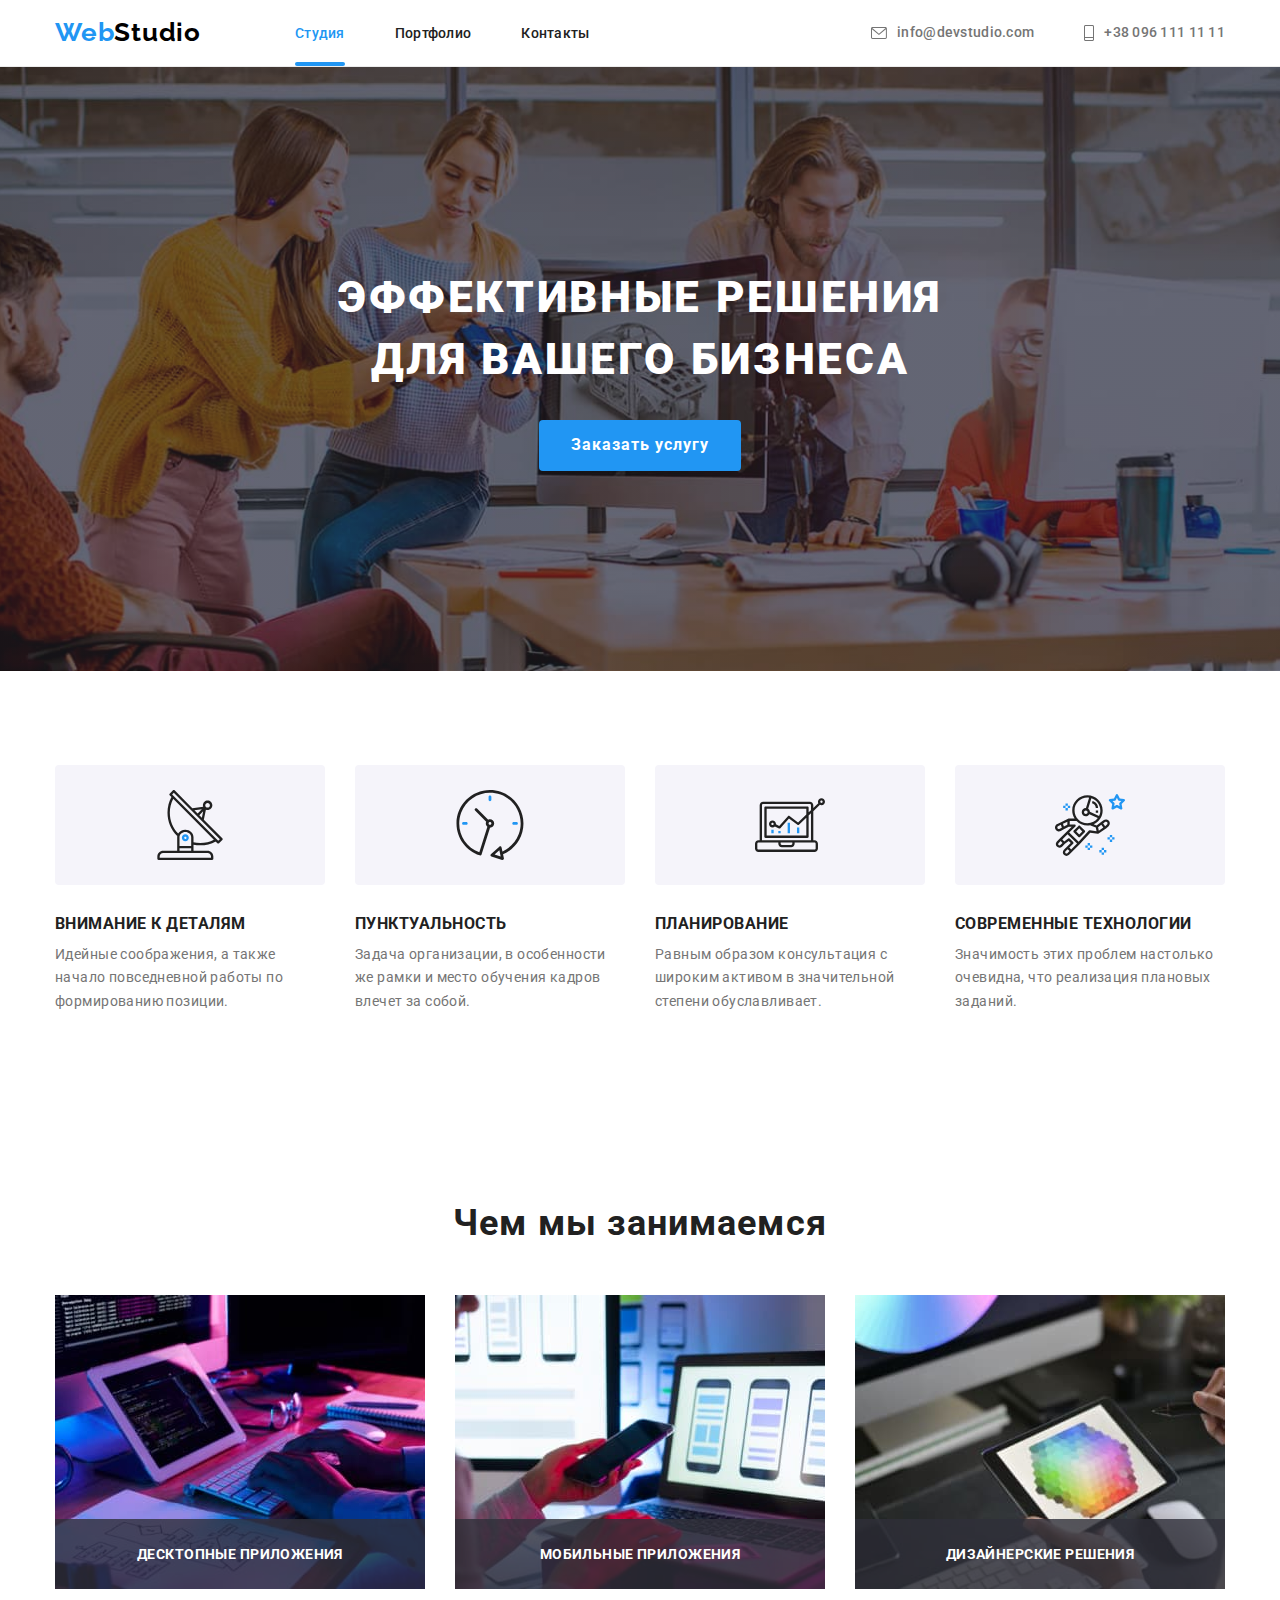
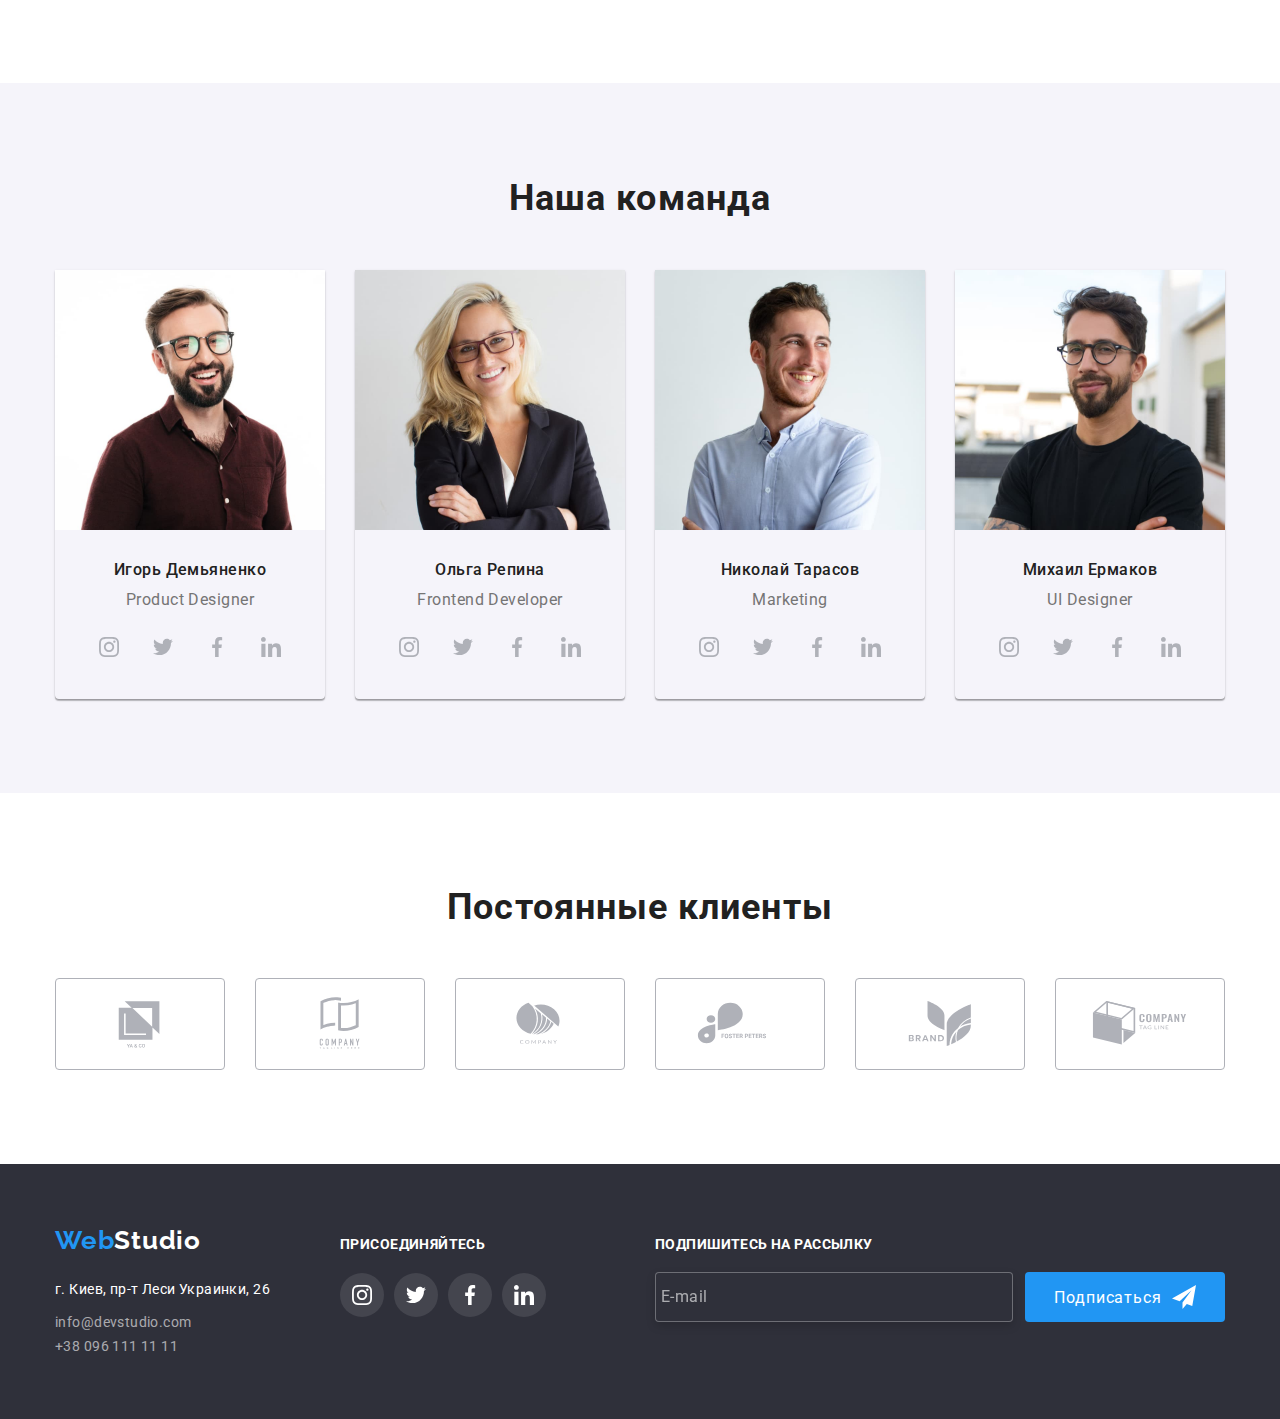
==== index.html @ 9f31c9bb "добавляет файлы" ====
<!DOCTYPE html>
<html lang="ru">
  <head>
    <meta charset="UTF-8" />
    <meta http-equiv="X-UA-Compatible" content="IE=edge" />
    <meta name="viewport" content="width=device-width, initial-scale=1.0" />
    <title>web studio</title>

    <link rel="preconnect" href="https://fonts.googleapis.com" />
    <link rel="preconnect" href="https://fonts.gstatic.com" crossorigin />
    <link
      href="https://fonts.googleapis.com/css2?family=Raleway:wght@300;700&family=Roboto:wght@400;500;700;900&display=swap"
      rel="stylesheet"
    />
    <link
      rel="stylesheet"
      href="https://cdnjs.cloudflare.com/ajax/libs/modern-normalize/1.1.0/modern-normalize.min.css"
    />
    <link rel="stylesheet" href="css/style.css" />
    <link rel="stylesheet" href="css/main.min.css" />
  </head>
  <body class="body-style ">
    <!--navigation and contacts -->

    <header class="hat">
      <div class="hat__container container">
        <nav class= "navigation">
          <a href="./index.html" class="logo">
            Web<span class="logo__text">Studio</span></a
          >
          <ul class="list-flex list navigation-list">
            <li class=" navigation-list__item">
              <a href="./index.html" class="link navigation__link navigation__link--current"
                >Студия</a
              >
            </li>
            <li class=" navigation-list__item">
              <a href="./portfolio.html" class="link navigation__link "
                >Портфолио</a
              >
            </li>
            <li class="navigation-list__item">
              <a href="./index.html" class="link  navigation__link ">Контакты</a>
            </li>
          </ul>
        </nav>

        <ul class="list contact-list">
          <li class=" contact-list__item">
            <a href="mailto:info@devstudio.com" class="contact-link link"
              ><svg class="contact-list__icon" width="16px" height="12px">
                <use href="images/symbol-defs.svg#icon-envel"></use>
              </svg>
              info@devstudio.com</a
            >
          </li>
          <li class="contact-list__item">
            <a href="tel:+380961111111" class="contact-link link"
              ><svg class="contact-list__icon" width="10px" height="16px">
                <use href="images/symbol-defs.svg#icon-Vector"></use></svg
              >+38 096 111 11 11</a
            >
          </li>
        </ul>
        <div class="button-container">
        <button type="button" class="hat__menu-open-btn is-open"
        aria-expanded="false"
        aria-controls="hat__menu-container"
        data-menu-button >
          
          <svg class="hat__icon" width="40px" height="40px" class="hat__menu-open-icon" aria-label="Переключатель мобильного меню">
                <use class="hat__icon-menu" href="images/symbol-defs.svg#icon-menu_40px"></use>
<use class="hat__icon-cross" href="images/symbol-defs.svg#icon-close_40px"></use>
            
              </svg>
        </button>
        </div>
        <div class="hat__menu-container is-open" id="hat__menu-container" data-menu >
              <ul class="list menu-list">
            <li class=" menu-list__item">
              <a href="./index.html" class="link menu-list__link"
                >Студия</a
              >
            </li>
            <li class="menu-list__item">
              <a href="./portfolio.html" class="link menu-list__link"
                >Портфолио</a
              >
            </li>
            <li class="">
              <a href="./index.html" class="link menu-list__link ">Контакты</a>
            </li>
          </ul>
          <ul class="list menu-contact-list ">
          <li class="menu-contact-list__item ">
            <a href="mailto:info@devstudio.com" class=" link menu-contact-list__link "
              >
              info@devstudio.com</a
            >
          </li>
          <li class="menu-contact-list__item">
            <a href="tel:+380961111111" class=" link menu-contact-list__link"
              >+38 096 111 11 11</a
            >
          </li>
        </ul>
        <ul class="list menu-social-list ">
          <li class="menu-social-list__item">
            <a href="" class="menu-social-list__link">Instagram</a>
          </li>
          <li class="menu-social-list__item">
            <a href="" class="menu-social-list__link">Twitter</a>
          </li>
          <li class="menu-social-list__item">
            <a href="" class="menu-social-list__link">Facebook</a>
          </li>
          <li class="menu-social-list__item">
            <a href="" class="menu-social-list__link">LinkedIn</a>
          </li>
        </div>
      </div>

    </header>

    <main>
      <!--about company hero-->
      <section class="hero">
        <div class="hero__container">
          <h1 class="hero__title">
            Эффективные решения<br />
            для вашего бизнеса
          </h1>
          <button type="button" class="hero__button" data-modal-open>
            Заказать услугу
          </button>
        </div>
      </section>

      <section class="section ">
        <div class="container">
          <h2 class="visually-hidden">Умения</h2>

          <ul class="list skill-list">
            <li class="skill-list__item">
              <div class="skill-list__container">
                <svg class="skill-list__icon" width="70px" height="70px">
                  <use href="./images/symbol-defs.svg#icon-antenna"></use>
                </svg>
              </div>
              <h3 class="skill-list__title">Внимание к деталям</h3>
              <p class="skill-list__description">
                Идейные соображения, а также начало повседневной работы по
                формированию позиции.
              </p>
            </li>
            <li class="skill-list__item">
              <div class="skill-list__container">
                <svg class="skill-list__icon" width="70px" height="70px">
                  <use href="./images/symbol-defs.svg#icon-clock"></use>
                </svg>
              </div>
              <h3 class="skill-list__title">Пунктуальность</h3>
              <p class="skill-list__description">
                Задача организации, в особенности же рамки и место обучения
                кадров влечет за собой.
              </p>
            </li>
            <li class="skill-list__item">
              <div class="skill-list__container">
                <svg class="skill-list__icon" width="70px" height="70px">
                  <use href="./images/symbol-defs.svg#icon-diagram"></use>
                </svg>
              </div>
              <h3 class="skill-list__title">Планирование</h3>
              <p class="skill-list__description">
                Равным образом консультация с широким активом в значительной
                степени обуславливает.
              </p>
            </li>
            <li class="skill-list__item">
              <div class="skill-list__container">
                <svg class="skill-list__icon" width="70px" height="70px">
                  <use href="./images/symbol-defs.svg#icon-astronaut"></use>
                </svg>
              </div>
              <h3 class="skill-list__title">Cовременные технологии</h3>
              <p class="skill-list__description">
                Значимость этих проблем настолько очевидна, что реализация
                плановых заданий.
              </p>
            </li>
          </ul>
        </div>
      </section>
      <!---whoo we-->
      <section class="section 
activity">
        <div class="container ">
          <h2 class="activity__title">Чем мы занимаемся</h2>

          <ul class="list list-flex work-list">
            <li class="work-list__item">
              <div class="work-list__container">
                <img src="./images/img.jpg" alt="photo" width="370" />
                <p class="work-list__description">Десктопные приложения</p>
              </div>
            </li>
            <li class="work-list__item">
              <div class="work-list__container">
                <img src="./images/box2.jpg" alt="photo" width="370" />
                <p class="work-list__description">Мобильные приложения</p>
              </div>
            </li>
            <li class="work-list__item">
              <div class="work-list__container">
                <img src="./images/box3.jpg" alt="photo" width="370" />
                <p class="work-list__description">Дизайнерские решения</p>
              </div>
            </li>
          </ul>
        </div>
      </section>
      <!---about team-->
      <section class="section section--team">
        <div class="container " >
          <h2 class="section__team-title">Наша команда</h2>

          <ul class="list team-list">
            <li class="team-list__item">
              <img
                src="./images/img01.jpg"
                alt="photo"
                width="270"
                class="team-list__image"
              />
              <div class="team-list__container">
                <h3 class="team-list__name">Игорь Демьяненко</h3>
                <p class="team-list__profession">Product Designer</p>

                <ul class="social-network-list list">
                  <li class="social-network-list__item">
                    <a href="" class="social-network-list__link"
                      ><svg class="social-net-icons" width="20px" height="20px">
                        <use href="images/symbol-defs.svg#icon-instagram"></use>
                      </svg>
                    </a>
                  </li>
                  <li class="social-network-list__item">
                    <a href="" class="social-network-list__link">
                      <svg class="social-net-icons" width="20px" height="20px">
                        <use href="images/symbol-defs.svg#icon-twitter"></use>
                      </svg>
                    </a>
                  </li>
                  <li class="social-network-list__item">
                    <a href="" class="social-network-list__link">
                      <svg class="social-net-icons" width="20px" height="20px">
                        <use href="images/symbol-defs.svg#icon-facebook"></use>
                      </svg>
                    </a>
                  </li>
                  <li class="social-network-list__item">
                    <a href="" class="social-network-list__link">
                      <svg class="social-net-icons" width="20px" height="20px">
                        <use href="images/symbol-defs.svg#icon-linkedin"></use>
                      </svg>
                    </a>
                  </li>
                </ul>
              </div>
            </li>
            <li class="team-list__item">
              <img
                src="./images/img02.jpg"
                alt="photo"
                width="270"
                class="team-list__image"
              />
              <div class="team-list__container">
                <h3 class="team-list__name">Ольга Репина</h3>
                <p class="team-list__profession">Frontend Developer</p>

                <ul class="social-network-list list">
                  <li class="social-network-list__item">
                    <a href="" class="social-network-list__link"
                      ><svg class="social-net-icons" width="20px" height="20px">
                        <use href="images/symbol-defs.svg#icon-instagram"></use>
                      </svg>
                    </a>
                  </li>
                  <li class="social-network-list__item">
                    <a href="" class="social-network-list__link">
                      <svg class="social-net-icons" width="20px" height="20px">
                        <use href="images/symbol-defs.svg#icon-twitter"></use>
                      </svg>
                    </a>
                  </li>
                  <li class="social-network-list__item">
                    <a href="" class="social-network-list__link">
                      <svg class="social-net-icons" width="20px" height="20px">
                        <use href="images/symbol-defs.svg#icon-facebook"></use>
                      </svg>
                    </a>
                  </li>
                  <li class="social-network-list__item">
                    <a href="" class="social-network-list__link">
                      <svg class="social-net-icons" width="20px" height="20px">
                        <use href="images/symbol-defs.svg#icon-linkedin"></use>
                      </svg>
                    </a>
                  </li>
                </ul>
              </div>
            </li>
            <li class="team-list__item">
              <img
                src="./images/img03.jpg"
                alt="photo"
                width="270"
                class="team-img"
              />
              <div class="team-list__container">
                <h3 class="team-list__name">Николай Тарасов</h3>
                <p class="team-list__profession">Marketing</p>

                <ul class="social-network-list list">
                  <li class="social-network-list__item">
                    <a href="" class="social-network-list__link"
                      ><svg class="social-net-icons" width="20px" height="20px">
                        <use href="images/symbol-defs.svg#icon-instagram"></use>
                      </svg>
                    </a>
                  </li>
                  <li class="social-network-list__item">
                    <a href="" class="social-network-list__link">
                      <svg class="social-net-icons" width="20px" height="20px">
                        <use href="images/symbol-defs.svg#icon-twitter"></use>
                      </svg>
                    </a>
                  </li>
                  <li class="social-network-list__item">
                    <a href="" class="social-network-list__link">
                      <svg class="social-net-icons" width="20px" height="20px">
                        <use href="images/symbol-defs.svg#icon-facebook"></use>
                      </svg>
                    </a>
                  </li>
                  <li class="social-network-list__item">
                    <a href="" class="social-network-list__link">
                      <svg class="social-net-icons" width="20px" height="20px">
                        <use href="images/symbol-defs.svg#icon-linkedin"></use>
                      </svg>
                    </a>
                  </li>
                </ul>
              </div>
            </li>
            <li class="team-list__item">
              <img
                src="./images/img04.jpg"
                alt="photo"
                width="270"
                class="team-img"
              />
              <div class="team-list__container">
                <h3 class="team-list__name">Михаил Ермаков</h3>
                <p class="team-list__profession">UI Designer</p>

                <ul class="social-network-list list">
                  <li class="social-network-list__item">
                    <a href="" class="social-network-list__link"
                      ><svg class="social-net-icons" width="20px" height="20px">
                        <use href="images/symbol-defs.svg#icon-instagram"></use>
                      </svg>
                    </a>
                  </li>
                  <li class="social-network-list__item">
                    <a href="" class="social-network-list__link">
                      <svg class="social-net-icons" width="20px" height="20px">
                        <use href="images/symbol-defs.svg#icon-twitter"></use>
                      </svg>
                    </a>
                  </li>
                  <li class="social-network-list__item">
                    <a href="" class="social-network-list__link">
                      <svg class="social-net-icons" width="20px" height="20px">
                        <use href="images/symbol-defs.svg#icon-facebook"></use>
                      </svg>
                    </a>
                  </li>
                  <li class="social-network-list__item">
                    <a href="" class="social-network-list__link">
                      <svg class="social-net-icons" width="20px" height="20px">
                        <use href="images/symbol-defs.svg#icon-linkedin"></use>
                      </svg>
                    </a>
                  </li>
                </ul>
              </div>
            </li>
          </ul>
        </div>
      </section>
      <section class="section">
        <div class="container">
          <h2 class="regular-costumers">Постоянные клиенты</h2>
          <ul class="clients-list list">
            <li class="clients-list__item">
              <a href="" class="clients-list__link">
                <svg class="clients-list__icon" width="106px" height="60px">
                  <use href="images/symbol-defs.svg#icon-Logo-1"></use>
                </svg>
              </a>
            </li>
            <li class="clients-list__item">
              <a href="" class="clients-list__link">
                <svg class="clients-list__icon" width="106px" height="60px">
                  <use href="images/symbol-defs.svg#icon-Logo-2"></use>
                </svg>
              </a>
            </li>
            <li class="clients-list__item">
              <a href="" class="clients-list__link">
                <svg class="clients-list__icon" width="106px" height="60px">
                  <use href="images/symbol-defs.svg#icon-Logo-3"></use>
                </svg>
              </a>
            </li>
            <li class="clients-list__item">
              <a href="" class="clients-list__link"
                ><svg class="clients-list__icon" width="106px" height="60px">
                  <use href="images/symbol-defs.svg#icon-Logo-4"></use>
                </svg>
              </a>
            </li>

            <li class="clients-list__item">
              <a href="" class="clients-list__link">
                <svg class="clients-list__icon" width="106px" height="60px">
                  <use href="images/symbol-defs.svg#icon-Logo-5"></use>
                </svg>
              </a>
            </li>
            <li class="clients-list__item">
              <a href="" class="clients-list__link">
                <svg class="clients-list__icon" width="106px" height="60px">
                  <use href="images/symbol-defs.svg#icon-Logo-6"></use>
                </svg>
              </a>
            </li>
          </ul>
        </div>
      </section>
    </main>
    <footer class="basement">
      <div class="container basement__flex-container">
        <div class="basement__container">
          <a href="./index.html" class="logo-footer-link link">
            Web<span class="footer-logo">Studio</span></a
          >

          <address class="location">г. Киев, пр-т Леси Украинки, 26</address>
          <ul class="footer-contact-list list">
            <li class=" footer-contact-list__item">
              <a href="mailto:info@devstudio.com" class="footer-contact-list__link link"
                >info@devstudio.com</a
              >
            </li>

            <li class="footer-contact-list__item">
              <a href="tel:+380961111111" class="footer-contact-list__link  link"
                >+38 096 111 11 11</a
              >
            </li>
          </ul>
        </div>
        <div class="fotter-list-container">
          <p class="fotter-list-container__title">присоединяйтесь</p>
          <ul class="footer-social-list list">
            <li class="footer-social-list__item">
              <a href="" class="footer-social-list__link ">
                <svg class="footer-social-list__icon" width="20px" height="20px">
                  <use href="images/symbol-defs.svg#icon-instagram"></use>
                </svg>
              </a>
            </li>
            <li class="footer-social-list__item">
              <a href="" class="footer-social-list__link "
                ><svg class="footer-social-list__icon" width="20px" height="20px">
                  <use href="images/symbol-defs.svg#icon-twitter"></use></svg
              ></a>
            </li>
            <li class="footer-social-list__item">
              <a href="" class="footer-social-list__link ">
                <svg class="footer-social-list__icon" width="20px" height="20px">
                  <use href="images/symbol-defs.svg#icon-facebook"></use></svg
              ></a>
            </li>

            <li class="footer-social-list__item">
              <a href="" class="footer-social-list__link">
                <svg class="footer-social-list__icon" width="20px" height="20px">
                  <use href="images/symbol-defs.svg#icon-linkedin"></use>
                </svg>
              </a>
            </li>
          </ul>
        </div>
        <div class="footer-form-container">
          <div class="input-container">
            <p class=" input-container__text">Подпишитесь на рассылку</p>
            <form class="footer-form">
              <input
                type="text"
                id="footer-input"
                class="footer-form__input"
                placeholder="E-mail"
              />

              <button type="submit" class="footer-form__btn">
                <span class="footer-form__text">Подписаться </span>
                <svg class="footer-form__icon" width="24px" height="24px">
                  <use href="images/symbol-defs.svg#icon-icon-send"></use>
                </svg>
              </button>
            </form>
          </div>
        </div>
      </div>
    </footer> 
    <div class="backdrop is-hidden" data-modal>
      <div class="modal">
        <button class="modal__close-btn" data-modal-close>
          <svg class="modal__close-icon" width="11px" height="11px">
            <use href="images/symbol-defs.svg#icon-vector-x"></use>
          </svg>
        </button>
        <p class="modal__title">Оставьте свои данные, мы вам перезвоним</p>
        <form class="modal-form">
          <span class="modal-form__label-wrap">
            <label for="user-name" class="modal-form__label">Имя</label></span
          >
          <div class="modal-form__input-wrap">
            <input
              type="tel"
              id="user-name"
              class="modal-form__user-data"
              name="user-name"
            />
            <svg width="18px" height="18px" class="modal-form__icon">
              <use href="./images/symbol-defs.svg#icon-person-black-18dp"></use>
            </svg>
          </div>
          <span class="modal-form__label-wrap">
            <label for="user-tel" class="modal-form__label">Телефон</label></span
          >
          <div class="modal-form__input-wrap">
            <input type="tel" id="user-tel" class="modal-form__user-data" name="user-tel" />
            <svg width="18px" height="18px" class="modal-form__icon"">
              <use href="./images/symbol-defs.svg#icon-phone-black-18dp"></use>
            </svg>
          </div>
          <span class="modal-form__label-wrap">
            <label for="user-email" class="modal-form__label">Почта</label></span
          >
          <div class="modal-form__input-wrap">
            <input
              type="tel"
              id="user-email"
              class="modal-form__user-data"
              name="user-email"
            />
            <svg width="18px" height="18px" class="modal-form__icon">
              <use href="./images/symbol-defs.svg#icon-email-black-18dp"></use>
            </svg>
          </div>
          <span class="modal-form__area-label-wrap">
            <label for="text-area" class="modal-form__label"
              >Комментарий</label
            ></span
          >

          <textarea
            name="modal-textarea"
            id="text-area"
            class="modal-form__text-area"
            placeholder="Введите текст"
          ></textarea>

          <div class="modal-form__check-wrap">
            <input
              type="checkbox"
              id="checkbox"
              name="check"
              class="modal-form__check visually-hidden"
            />
            <label for="checkbox" class="modal-form__check-label">
              <span class="modal-form__mini-wrap">
                <svg width="16px" height="15px" class="modal-form__check-icon">
                  <use href="./images/symbol-defs.svg#icon-Vector-check"></use>
                </svg>
              </span>

              Соглашаюсь с рассылкой и принимаю
              <a href="" class="modal-form__contract-link">Условия договора</a></label
            > 
          </div>

          <div class="modal-form__button-wrap"  >
            <button type="submit" class="modal-form__button" data-menu-button>Отправить</button>
          </div>
        </form>
      </div>
    </div>
    <script src="./js/modal.js"></script>
    <script src="./js/menu.js"></script>
  </body>
</html>
---- css/style.css ----
/* modal */






/*  Владислав сделай ресетовіе классы для заголовков и списков
---- css/main.min.css ----
:root{--primary-text-color: #757575;--web-logo-color: #2196f3;--studio-logo-color: #000000;--fover-focus-color: #2196f3;--headers-text-color: #212121;--hero-footer-color: #2f303a;--last-section-color: #f5f4fa;--button-color: #2196f3;--white-color: #ffffff;--back-ground-btn: #f5f4fa;--fill-color: #afb1b8}.list{padding-left:0;margin-top:0;margin-bottom:0;padding-bottom:0;list-style:none}body{font-family:Roboto,sans-serif;color:var(--primary-text-color);letter-spacing:0.03em;font-size:14px;background-color:var(--white-color);display:flex;flex-direction:column}body.modal-open{overflow:hidden}img{display:block}p,h1,h2,h3,h4{margin:0}a{text-decoration:none}.container{max-width:480px;margin:0 auto;padding-left:15px;padding-right:15px}@media screen and (min-width: 768px){.container{max-width:768px}}@media screen and (min-width: 1200px){.container{max-width:1200px;margin:0 auto;padding-left:15px;padding-right:15px}}.section{padding-top:60px;padding-bottom:60px}@media screen and (min-width: 1200px){.section{padding-top:94px;padding-bottom:94px}}.link{transition:color 250ms cubic-bezier(0.4, 0, 0.2, 1)}.link:hover,.link:focus{color:var(--fover-focus-color)}.visually-hidden{position:fixed;transform:scale(0)}.list-flex{display:flex;justify-content:space-between}.hat{border-bottom:1px solid #ececec}.hat__container{display:flex;position:relative}@media screen and (min-width: 1200px){.hat__container{display:flex}}.hat__menu-open-btn{border:none;display:block;padding:0;width:40px;height:40px;background-color:#ffffff}@media screen and (min-width: 768px){.hat__menu-open-btn{display:none}}.hat__icon:hover,.hat__icon:focus{fill:#2196f3}.hat__menu-open-btn.is-open .hat__icon-menu{display:none}.hat__menu-open-btn.is-open .hat__icon-cross{display:block}.hat__icon-cross{display:none}@media screen and (max-width: 767px){.button-container{display:flex;justify-content:cernter;align-items:center;margin-left:auto}}@media screen and (min-width: 768px){.button-container{display:none}}.hat__menu-container{position:absolute;top:100%;left:0;width:100%;padding-left:40px;padding-bottom:48px;padding-top:48px;background:#ffffff;box-shadow:0px 4px 8px rgba(0,0,0,0.04),0px 2px 4px rgba(0,0,0,0.08),0px 1px 3px rgba(0,0,0,0.16);display:none}@media screen and (max-width: 767px){.is-open{display:block}}.menu-list{margin-bottom:306px}.menu-list__link{font-weight:500;font-size:40px;line-height:1.175;letter-spacing:0.02em;color:#212121}.menu-contact-list{margin-bottom:64px}.menu-contact-list__link{font-weight:500;font-size:24px;line-height:28px;letter-spacing:0.02em;color:#757575}.menu-contact-list__link:hover,.menu-contact-list__link:focus{font-size:34px;line-height:1.17;letter-spacing:0.02em}.menu-social-list__link{font-weight:500;font-size:18px;line-height:1.22;letter-spacing:0.02em;color:#2196f3}.menu-social-list{display:flex}.menu-list__item:not(:last-child){margin-bottom:32px}.menu-contact-list__item:not(:last-child){margin-bottom:32px}.menu-social-list__item:not(:last-child){margin-right:20px}.logo{text-align:center;display:block;font-family:Raleway;font-weight:700;font-size:24px;line-height:1.3;letter-spacing:0.03em;color:var(--web-logo-color);display:flex;align-items:center}@media screen and (max-width: 767px){.logo{padding-top:16px;padding-bottom:16px}}@media screen and (min-width: 768px){.logo{margin-right:88px}}@media screen and (min-width: 1200px){.logo{margin-right:94px;text-align:center;display:block;font-family:Raleway;font-weight:700;font-size:26px;line-height:1.3;letter-spacing:0.03em;color:var(--web-logo-color);display:flex;align-items:center}}.logo__text{color:var(--studio-logo-color)}@media screen and (max-width: 1199px){.contact-list{padding-top:21px;padding-bottom:21px;margin-left:auto}}@media screen and (min-width: 1200px){.contact-list{display:flex;margin-left:auto}}@media screen and (max-width: 767px){.contact-list{display:none}}@media screen and (max-width: 1199px){.contact-list__item:not(:last-child){margin-bottom:10px}}@media screen and (min-width: 1200px){.contact-list__item:not(:last-child){margin-right:50px}}.contact-link{font-weight:500;line-height:1.1;letter-spacing:0.02em;color:var(--primary-text-color);fill:currentColor;display:flex;align-items:center}@media screen and (min-width: 1200px){.contact-link{padding-top:25px;padding-bottom:25px}}@media screen and (min-width: 1200px){.contact-list__icon{margin-right:10px}}@media screen and (max-width: 1199px){.contact-list__icon{margin-right:8px}}.navigation-list{align-items:center}@media screen and (max-width: 767px){.navigation-list{display:none}}.navigation-list__item:not(:last-child){margin-right:50px}.navigation{display:flex}.navigation__link{color:var(--headers-text-color);font-weight:500;text-align:center;line-height:1.1;letter-spacing:0.02em;padding-bottom:32px;padding-top:32px}.navigation__link::after{content:"";width:100%}@media screen and (min-width: 1200px){.navigation__link{padding-top:25px;padding-bottom:25px}}.navigation__link--current{color:var(--fover-focus-color);position:relative}.navigation__link--current::after{content:"";width:100%;height:4px;border-radius:2px;background-color:var(--fover-focus-color);position:absolute;left:0;bottom:0}.hero__container{margin-left:auto;margin-right:auto;text-align:center;padding-top:118px;padding-bottom:118px;background-color:var(--hero-footer-color);background-image:linear-gradient(to right, rgba(47,48,58,0.4), rgba(47,48,58,0.4)),url("/images/header480@1x.png");background-position:center;background-size:cover;max-width:480px;min-height:auto}@media (min-device-pixel-ratio: 2), (min-resolution: 192dpi), (min-resolution: 2dppx){.hero__container{background-image:linear-gradient(to right, rgba(47,48,58,0.4), rgba(47,48,58,0.4)),url("/images/Header-image@2x.png")}}@media screen and (min-width: 768px){.hero__container{max-width:768px;background-image:linear-gradient(to right, rgba(47,48,58,0.4), rgba(47,48,58,0.4)),url("/images/header-img-768@1x.png")}}@media screen and (min-width: 768px) and (min-device-pixel-ratio: 2), (min-resolution: 192dpi), (min-resolution: 2dppx){.hero__container{background-image:linear-gradient(to right, rgba(47,48,58,0.4), rgba(47,48,58,0.4)),url("/images/header-img768@2x.png")}}@media screen and (min-width: 1200px){.hero__container{padding-top:200px;padding-bottom:200px;background-image:linear-gradient(to right, rgba(47,48,58,0.4), rgba(47,48,58,0.4)),url(../images/Img-hero.jpg);background-position:center;background-size:cover;max-width:1600px;min-height:600px}}.hero__title{font-weight:900;font-size:26px;line-height:1.61;text-align:center;letter-spacing:0.06em;text-transform:uppercase;margin-bottom:30px;color:var(--white-color)}@media screen and (min-width: 1200px){.hero__title{font-size:44px;line-height:1.4}}.hero__button{display:inline-block;align-items:center;text-align:center;padding:10px 32px;background-color:var(--button-color);font-weight:700;font-size:16px;line-height:1.9;border-radius:4px;letter-spacing:0.06em;color:var(--white-color);cursor:pointer;border:0px}@media screen and (min-width: 768px){.skill-list{display:flex;flex-wrap:wrap}}@media screen and (min-width: 1200px){.skill-list{flex-wrap:nowrap}}.skill-list__item{max-width:100%}@media screen and (min-width: 768px){.skill-list__item{max-width:calc(100% / 2 - 30px)}}@media screen and (min-width: 768px){.skill-list__item:nth-child(2n+1){margin-right:30px}}@media screen and (min-width: 1200px){.skill-list__item{max-width:270px}.skill-list__item:not(:last-child){margin-right:30px}}.skill-list__container{display:flex;justify-content:center;align-items:center;width:100%;height:120px;background:var(--back-ground-btn);border-radius:4px;margin-bottom:30px}.skill-list__title{text-align:center;margin-bottom:10px;line-height:1.1;letter-spacing:0.03em;text-transform:uppercase;color:var(--headers-text-color)}@media screen and (min-width: 1200px){.skill-list__title{text-align:start}}.skill-list__description{line-height:1.7;letter-spacing:0.03em;color:var(--primary-text-color)}.work-list__container{position:relative}.work-list__description{position:absolute;left:0;bottom:0;padding-top:27px;padding-bottom:27px;width:100%;background:rgba(47,48,58,0.8);font-weight:bold;font-size:14px;line-height:16px;text-align:center;letter-spacing:0.03em;text-transform:uppercase;color:var(--white-color)}.activity__title{margin-bottom:50px;font-size:36px;line-height:1.2;text-align:center;letter-spacing:0.03em;color:var(--headers-text-color)}@media screen and (max-width: 1199px){.activity{display:none}}.section--team{background-color:var(--last-section-color)}.section__team-title{margin-bottom:50px;font-weight:700;font-size:28px;line-height:33px;text-align:center;letter-spacing:0.03em;color:var(--headers-text-color)}@media screen and (min-width: 768px){.section__team-title{font-size:36px;line-height:1.2}}@media screen and (min-width: 1200px){.team-list{display:flex}}.team-list__item{width:270px;box-shadow:0px 1px 3px rgba(0,0,0,0.12),0px 1px 1px rgba(0,0,0,0.14),0px 2px 1px rgba(0,0,0,0.2);border-radius:0px 0px 4px 4px}.team-list__item:not(:last-child){margin-right:30px}.team-list__name{margin-bottom:10px;font-weight:500;font-size:16px;line-height:1.2;text-align:center;letter-spacing:0.03em;color:var(--headers-text-color)}.team-list__container{padding-left:32px;padding-right:32px;padding-bottom:30px;padding-top:30px}.team-list__profession{margin-bottom:16px;font-size:16px;line-height:1.2;text-align:center;letter-spacing:0.03em;color:var(--primary-text-color)}.social-network-list{display:flex;align-items:center}.social-network-list__item{width:44px;height:44px;display:flex;align-items:center;justify-content:center}.social-network-list__item:not(:last-child){margin-right:10px}.social-network-list__link{width:100%;height:100%;align-items:center;justify-content:center;display:flex;fill:var(--fill-color);border-radius:50%;transition:background 250ms cubic-bezier(0.4, 0, 0.2, 1),fill 250ms cubic-bezier(0.4, 0, 0.2, 1)}.social-network-list__link:hover,.social-network-list__link:focus{background:var(--fover-focus-color);fill:var(--white-color)}.regular-costumers{font-size:28px;line-height:1.17;letter-spacing:0.03em;color:var(--headers-text-color);text-align:center;margin-bottom:50px}@media screen and (min-width: 1200px){.regular-costumers{font-size:36px;line-height:1.16}}.clients-list{display:flex;flex-wrap:wrap;margin-top:-30px;margin-left:-30px}@media screen and (min-width: 1200px){.clients-list{flex-wrap:nowrap;margin-top:0;margin-left:0}}.clients-list__item{width:calc((100% / 2) - 30px);height:92px;margin-top:30px;margin-left:30px}@media screen and (min-width: 768px){.clients-list__item{width:226px;height:92px}}@media screen and (min-width: 1200px){.clients-list__item{width:170px;margin-top:0;margin-left:0}.clients-list__item:not(:last-child){margin-right:30px}}.clients-list__link{border:1px solid #afb1b8;border-radius:4px;justify-content:center;align-items:center;display:flex;fill:var(--fill-color);width:100%;height:100%;transition:border-color 250ms cubic-bezier(0.4, 0, 0.2, 1),fill 250ms cubic-bezier(0.4, 0, 0.2, 1)}.clients-list__link:hover,.clients-list__link:focus{border-color:var(--fover-focus-color);fill:var(--fover-focus-color)}.basement{padding-top:60px;padding-bottom:60px;background-color:#2f303a}.basement__flex-container{display:flex;align-items:baseline}.basement__container{margin-right:70px}.logo-footer-link{display:inline-block;margin-bottom:20px;font-family:Raleway;font-weight:700;font-size:26px;line-height:1.3;letter-spacing:0.03em;color:var(--web-logo-color);text-decoration:none}.footer-logo{color:var(--white-color)}.location{margin-bottom:9px;line-height:1.7;letter-spacing:0.03em;color:var(--white-color);font-style:normal;white-space:nowrap;letter-spacing:0.03em}.footer-contact-list__link{line-height:1.7;letter-spacing:0.03em;color:rgba(255,255,255,0.6);text-decoration:none;font-style:normal}.footer-contact-list__items:not(:last-child){margin-bottom:9px}.fotter-list-container__title{margin-bottom:20px;font-weight:bold;font-size:14px;line-height:1.14;letter-spacing:0.03em;text-transform:uppercase;color:var(--white-color)}.footer-social-list{display:flex}.footer-social-list__link{display:flex;background:rgba(255,255,255,0.1);fill:var(--white-color);width:44px;height:44px;align-items:center;justify-content:center;border-radius:50%;transition:background 250ms cubic-bezier(0.4, 0, 0.2, 1)}.footer-social-list__link:hover,.footer-social-list__link:focus{background:var(--fover-focus-color)}.footer-social-list__item:not(:last-child){margin-right:10px}.footer-social-list__icon{transition:fill 250ms cubic-bezier(0.4, 0, 0.2, 1)}.footer-social-list__icon:hover,.footer-social-list__icon:focus{fill:var(--white-color)}.footer-form-container{width:100%;display:flex;justify-content:flex-end}.footer-form{display:flex}.input-container__text{font-weight:bold;font-size:14px;line-height:16px;letter-spacing:0.03em;text-transform:uppercase;color:#ffffff;margin-bottom:20px}.footer-form__input{background-color:#2f303a;border:1px solid rgba(255,255,255,0.3);filter:drop-shadow(0px 4px 4px rgba(0,0,0,0.15));border-radius:4px;width:358px;height:50px;padding-left:5px}.footer-form__input:focus{color:rgba(255,255,255,0.6)}.footer-form__input::placeholder{font-size:16px;line-height:20px;display:flex;align-items:center;letter-spacing:0.03em;color:rgba(255,255,255,0.6)}.footer-form__btn{width:200px;height:50px;padding:0;margin-left:12px;display:inline-flex;justify-content:center;align-items:center;align-self:flex-end;background-color:var(--fover-focus-color);border-radius:4px;border:0;font-size:16px;line-height:1.87;text-align:center;letter-spacing:0.06em;color:var(--white-color)}.footer-form__text{margin-right:10px}.is-hidden{opacity:0;pointer-events:none;visibility:hidden}.backdrop{overflow-y:scroll;opacity:1;position:fixed;top:0;left:0;width:100%;height:100%;background-color:rgba(0,0,0,0.2);transition:opacity 250ms cubic-bezier(0.4, 0, 0.2, 1)}.is-hidden .modal{transform:scale(0.5) translate(-50%, -50%)}.modal__close-btn{position:absolute;top:8px;right:8px;border-radius:50%;display:flex;justify-content:center;align-items:center;width:30px;height:30px;background-color:transparent;border:1px solid rgba(0,0,0,0.1)}.modal__close-btn:hover .modal__close-icon,.modal__close-btn:focus .modal__close-icon{fill:var(--fover-focus-color);transition:fill 250ms cubic-bezier(0.4, 0, 0.2, 1)}.modal{position:relative;width:450px;height:609px;padding:40px;background:var(--white-color);box-shadow:0px 1px 3px rgba(0,0,0,0.12),0px 1px 1px rgba(0,0,0,0.14),0px 2px 1px rgba(0,0,0,0.2);border-radius:4px;transition:transform 250ms cubic-bezier(0.4, 0, 0.2, 1)}@media screen and (min-width: 1200px){.modal{position:absolute;width:528px;height:581px;top:50%;left:50%;transform:translate(-50%, -50%) scale(1);padding-top:38px;padding-left:40px;padding-right:40px;padding-bottom:42px}}.modal__title{margin-bottom:12px;font-weight:bold;font-size:20px;line-height:1.5;text-align:center;letter-spacing:0.03em;color:var(--headers-text-color)}@media screen and (min-width: 1200px){.modal__title{line-height:1.15}}.modal-form__input-wrap{position:relative;margin-bottom:10px}.modal-form__icon{position:absolute;left:12px;top:11px}.modal-form__user-data:focus+.modal-form__icon{fill:var(--fover-focus-color);transition:fill 250ms cubic-bezier(0.4, 0, 0.2, 1)}.modal-form__user-data{width:100%;height:40px;border-radius:4px;border:1px solid rgba(33,33,33,0.2);cursor:pointer;padding-left:42px;outline:0}.modal-form__user-data:focus{border-color:var(--fover-focus-color);transition:border-color 250ms cubic-bezier(0.4, 0, 0.2, 1)}.modal-form__label-wrap{margin-bottom:4px;display:inline-block}.modal-form__label{font-size:12px;line-height:0.07;letter-spacing:0.01em;color:var(--primary-text-color)}.modal-form__area-label-wrap{display:block;margin-bottom:4px}.modal-form__text-area{width:100%;height:120px;padding-bottom:12px;padding-left:15px;padding-right:15px;padding-top:12px;margin-bottom:20px;border-radius:4px;resize:none;border:1px solid rgba(33,33,33,0.2)}.modal-form__text-area::placeholder{font-size:14px;line-height:1.14;letter-spacing:0.01em;color:rgba(117,117,117,0.5)}.modal-form__check-wrap{margin-bottom:30px}.modal-form__mini-wrap{margin-right:7px;width:16px;height:15px;border:2px solid #212121;border-radius:2px;display:inline-flex;justify-content:center;align-items:center}.modal-form__check:checked+.modal-form__check-label>.modal-form__mini-wrap{background-color:var(--fover-focus-color);fill:var(--white-color)}.modal-form__check:focus+.modal-form__check-label>.modal-form__mini-wrap{border-color:var(--fover-focus-color)}.modal-form__check-label{display:flex;justify-content:center;align-items:center;font-size:12px;line-height:1.16;letter-spacing:0.03em;color:var(--primary-text-color)}@media screen and (min-width: 1200px){.modal-form__check-label{font-size:14px;line-height:1.7}}.modal-form__contract-link{font-size:12px;line-height:1.16;letter-spacing:0.03em;text-decoration:underline;color:var(--fover-focus-color)}@media screen and (min-width: 1200px){.modal-form__contract-link{display:flex;align-items:center;justify-content:center;font-size:14px;line-height:1.7}}.modal-form__button{font-weight:bold;font-size:16px;line-height:1.88;display:block;cursor:pointer;letter-spacing:0.06em;color:var(--white-color);background-color:var(--fover-focus-color);padding-left:55px;padding-right:55px;padding-bottom:10px;padding-top:10px;border:0;border-radius:4px}.modal-form__button:hover{box-shadow:0px 4px 4px rgba(0,0,0,0.15);transition:box-shadow 250ms cubic-bezier(0.4, 0, 0.2, 1)}.modal-form__button-wrap{display:flex;justify-content:center;align-items:center}.btn-list{display:flex;align-items:center;justify-content:center;margin-bottom:45px}.btn-list__items:not(:last-child){margin-right:8px}.btn-list__btn{padding:6px 22px;border-radius:4px;font-weight:500;font-size:16px;line-height:26px;text-align:center;letter-spacing:0.03em;font-family:inherit;color:var(--headers-text-color);background:var(--back-ground-btn);cursor:pointer;display:block;border:0;transition:background-color 250ms cubic-bezier(0.4, 0, 0.2, 1),color 250ms cubic-bezier(0.4, 0, 0.2, 1),box-shadow 250ms cubic-bezier(0.4, 0, 0.2, 1)}.btn-list__btn:hover,.btn-list__btn:focus{background-color:var(--fover-focus-color);color:var(--white-color);box-shadow:0px 3px 1px rgba(0,0,0,0.1),0px 1px 2px rgba(0,0,0,0.08),0px 2px 2px rgba(0,0,0,0.12)}.product-list{display:flex;margin-left:-30px;margin-top:-30px;flex-wrap:wrap}.product-list__items{margin-top:30px;margin-left:30px;max-width:370px}.product-list__link{display:block;width:100%;height:100%;box-shadow:none}.product-list__link:hover,.product-list__link:focus{box-shadow:0px 1px 1px rgba(0,0,0,0.12),0px 4px 4px rgba(0,0,0,0.06),1px 4px 6px rgba(0,0,0,0.16)}.product-list__thumb{position:relative;overflow:hidden}.product-list__overlay{position:absolute;top:0;left:0;padding-top:63px;padding-bottom:63px;padding-left:24px;padding-right:24px;width:100%;height:100%;font-size:18px;line-height:28px;background:rgba(33,150,243,0.9);letter-spacing:0.03em;color:#ffffff;transform:translatey(100%);transition:transform 250ms cubic-bezier(0.4, 0, 0.2, 1)}.product-list__link:hover .product-list__overlay,.product-list__link:focus .product-list__overlay{transform:translatey(0)}.projects{padding-left:24px;padding-right:24px;padding-bottom:20px;padding-top:20px;border-bottom:1px solid #eeeeee;border-left:1px solid #eeeeee;border-right:1px solid #eeeeee}.product{font-size:18px;line-height:2;letter-spacing:0.03em;color:var(--headers-text-color);max-width:100%;margin-bottom:0;margin-top:0}.product-description{font-size:16px;line-height:30px;letter-spacing:0.03em;color:var(--primary-text-color);margin-top:0;margin-bottom:0}
/*# sourceMappingURL=main.min.css.map */
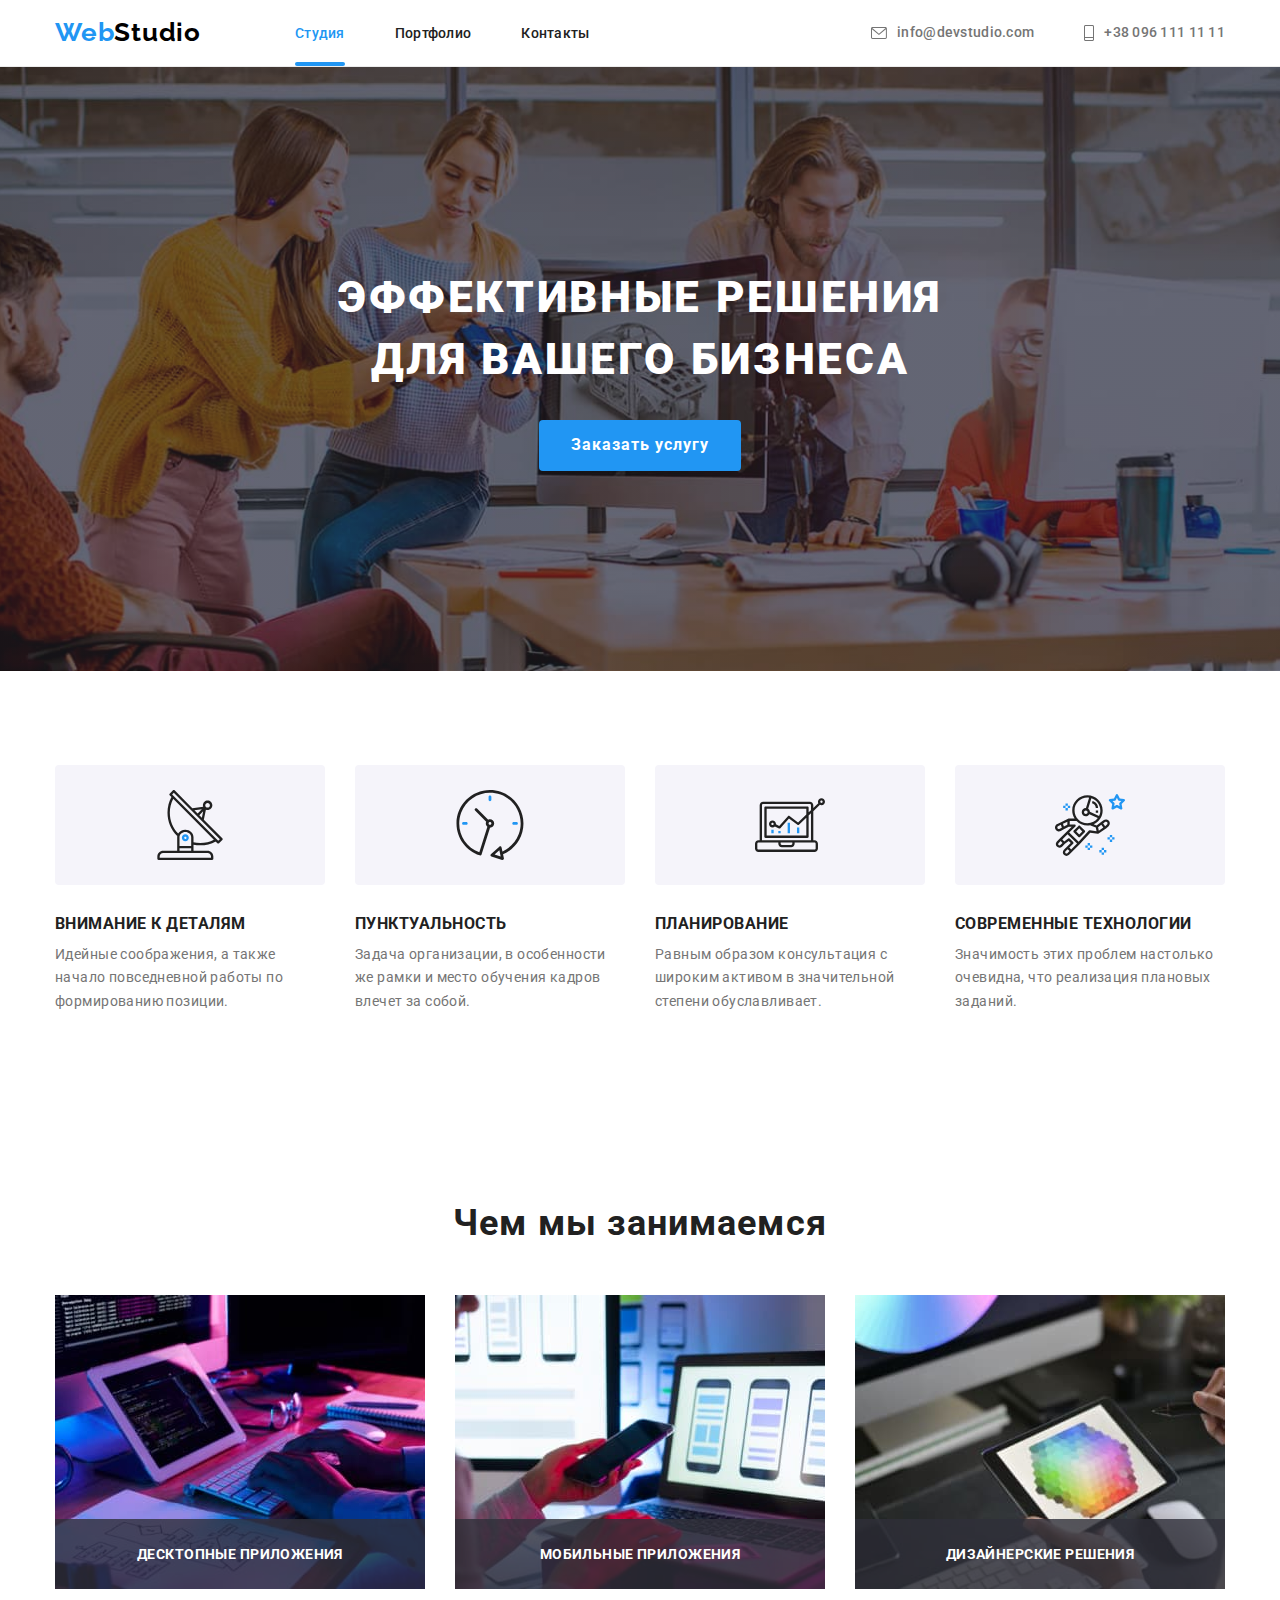
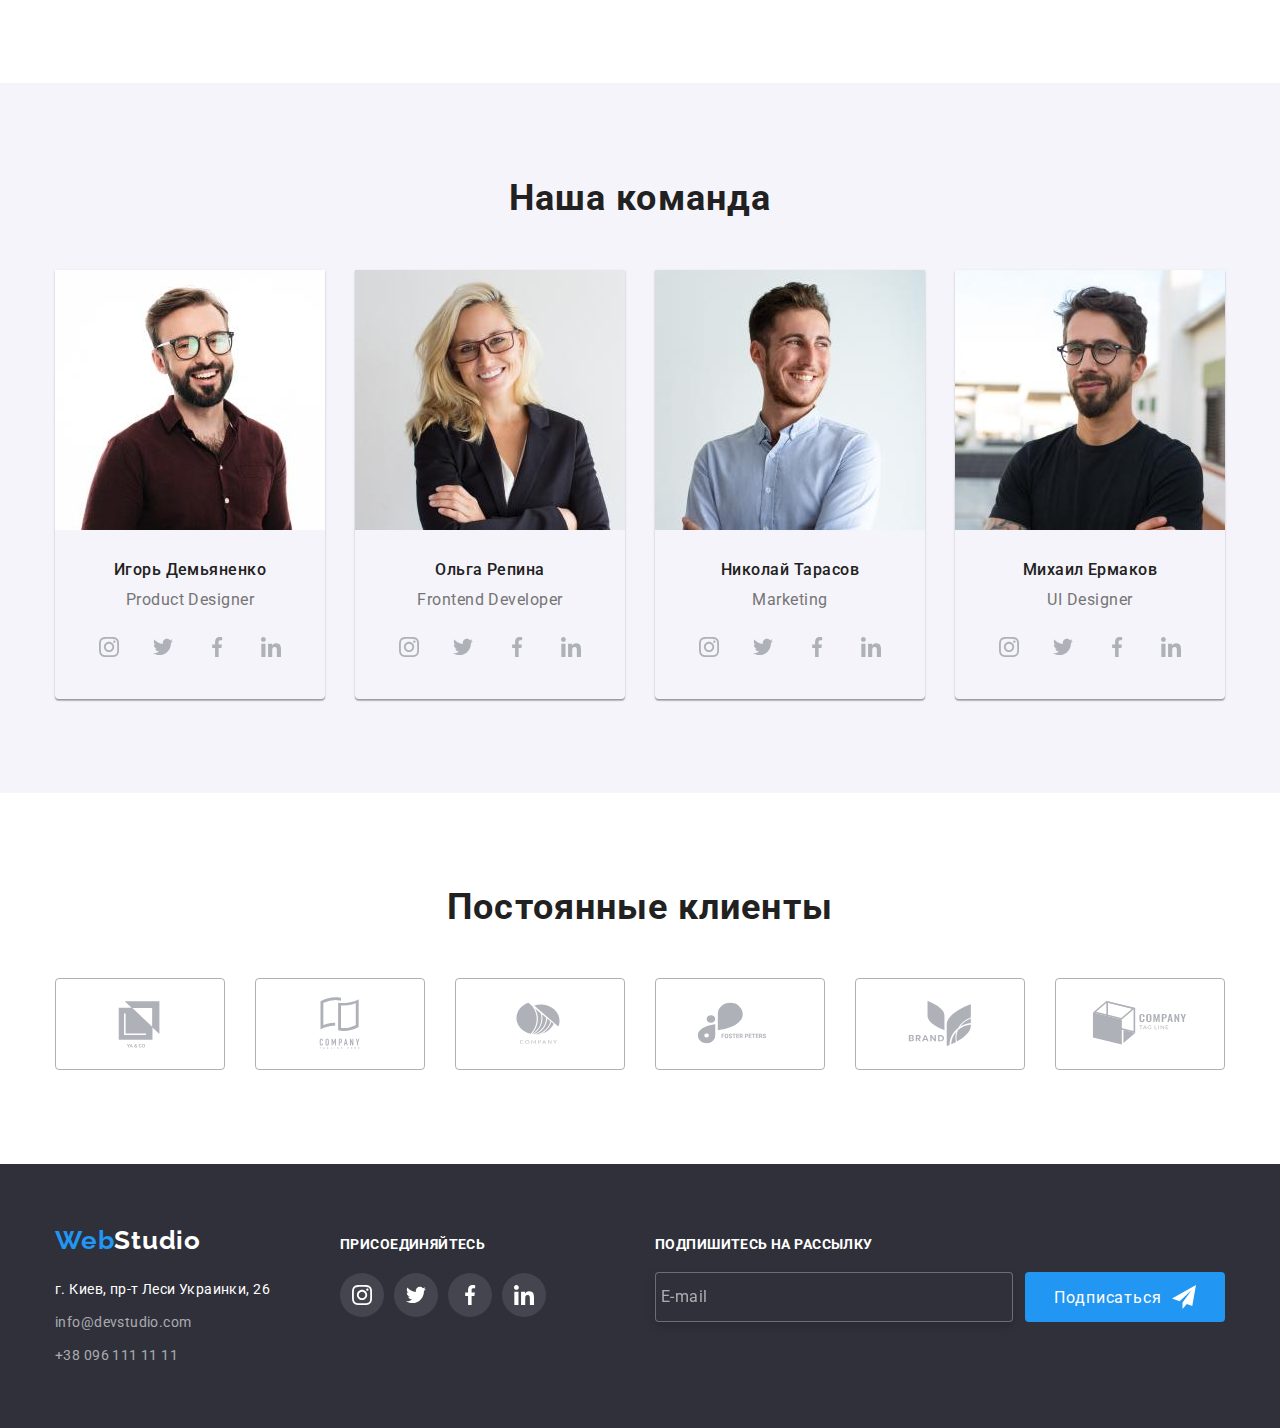
==== commit b717add6: "доработка" ====
--- a/index.html
+++ b/index.html
@@ -201,19 +201,38 @@
           <ul class="list list-flex work-list">
             <li class="work-list__item">
               <div class="work-list__container">
-                <img src="./images/img.jpg" alt="photo" width="370" />
+                <picture>
+                  <source 
+                  srcset="./images/img.jpg 1x , ./images/work-desk-2x-1.jpg 2x"
+                  media="(min-width:1200px)"  >
+                   
+                <img src="./images/img.jpg" alt="photo"  />
+                <!-- <img src="./images/team-768-x1-1.jpg" alt="photo"  /> -->
+                </picture>
                 <p class="work-list__description">Десктопные приложения</p>
               </div>
             </li>
             <li class="work-list__item">
               <div class="work-list__container">
-                <img src="./images/box2.jpg" alt="photo" width="370" />
+                 <picture>
+                  <source 
+                  srcset="./images/box2.jpg 1x , ./images/work-desk-2x-2.jpg 2x"
+                  media="(min-width:1200px)"  >
+                <img src="./images/box2.jpg" alt="photo"  />
+                </picture>
+                
                 <p class="work-list__description">Мобильные приложения</p>
               </div>
             </li>
             <li class="work-list__item">
               <div class="work-list__container">
-                <img src="./images/box3.jpg" alt="photo" width="370" />
+                  <picture>
+                  <source 
+                  srcset="./images/box3.jpg 1x , ./images/work-desk-2x-3.jpg 2x"
+                  media="(min-width:1200px)"  >
+                <img src="./images/box3.jpg" alt="photo"  />
+                </picture>
+                
                 <p class="work-list__description">Дизайнерские решения</p>
               </div>
             </li>
@@ -227,12 +246,20 @@
 
           <ul class="list team-list">
             <li class="team-list__item">
-              <img
-                src="./images/img01.jpg"
-                alt="photo"
-                width="270"
-                class="team-list__image"
-              />
+
+               <picture>
+                  <source 
+                  srcset="./images/team-desk-x1-1.jpg 1x , ./images/team-desk-2x-1.jpg 2x"
+                  media="(min-width:1200px)"  >
+                    <source 
+                  srcset="./images/team-768-x1-1.jpg 1x , ./images/team-768-x2-1.jpg 2x"
+                  media="(min-width:768px)"  >
+                  <source 
+                  srcset="./images/team-480-x1-1.jpg 1x , ./images/team-480-x2-1.jpg 2x"
+                  media="(max-width:767px)"  >
+                <img src="./images/team-desk-x1-1.jpg" alt="photo"  />
+                </picture>
+             
               <div class="team-list__container">
                 <h3 class="team-list__name">Игорь Демьяненко</h3>
                 <p class="team-list__profession">Product Designer</p>
@@ -270,12 +297,19 @@
               </div>
             </li>
             <li class="team-list__item">
-              <img
-                src="./images/img02.jpg"
-                alt="photo"
-                width="270"
-                class="team-list__image"
-              />
+                 <picture>
+                  <source 
+                  srcset="./images/team-desk-x1-2.jpg 1x , ./images/team-desk-2x-2.jpg 2x"
+                  media="(min-width:1200px)"  >
+                    <source 
+                  srcset="./images/team-768-x1-2.jpg 1x , ./images/team-768-x2-2.jpg 2x"
+                  media="(min-width:768px)"  >
+                    <source 
+                  srcset="./images/team-480-x1-2.jpg 1x , ./images/team-480-x2-2.jpg 2x"
+                  media="(max-width:767px)"  >
+                <img src="./images/team-desk-x1-2.jpg" alt="photo"  />
+                </picture>
+             
               <div class="team-list__container">
                 <h3 class="team-list__name">Ольга Репина</h3>
                 <p class="team-list__profession">Frontend Developer</p>
@@ -313,12 +347,19 @@
               </div>
             </li>
             <li class="team-list__item">
-              <img
-                src="./images/img03.jpg"
-                alt="photo"
-                width="270"
-                class="team-img"
-              />
+               <picture>
+                  <source 
+                  srcset="./images/team-desk-x1-3.jpg 1x , ./images/team-desk-2x-3.jpg 2x"
+                  media="(min-width:1200px)"  >
+                    <source 
+                  srcset="./images/team-768-x1-3.jpg 1x , ./images/team-768-x2-3.jpg 2x"
+                  media="(min-width:768px)"  >
+                    <source 
+                  srcset="./images/team-480-x1-3.jpg 1x , ./images/team-480-x2-3.jpg 2x"
+                  media="(max-width:767px)"  >
+                <img src="./images/team-desk-x1-3.jpg" alt="photo"  />
+                </picture>
+             
               <div class="team-list__container">
                 <h3 class="team-list__name">Николай Тарасов</h3>
                 <p class="team-list__profession">Marketing</p>
@@ -356,12 +397,20 @@
               </div>
             </li>
             <li class="team-list__item">
-              <img
-                src="./images/img04.jpg"
-                alt="photo"
-                width="270"
-                class="team-img"
-              />
+               <picture>
+                  <source 
+                  srcset="./images/team-desk-x1-4.jpg 1x , ./images/team-desk-2x-4.jpg 2x"
+                  media="(min-width:1200px)"  >
+                  <source 
+                  srcset="./images/team-768-x1-4.jpg 1x , ./images/team-768-x2-4.jpg 2x"
+                  media="(min-width:768px)"  >
+                    <source 
+                  srcset="./images/team-480-x1-4.jpg 1x , ./images/team-480-x2-4.jpg 2x"
+                  media="(max-width:767px)"  >
+                <img src="./images/team-desk-x1-4.jpg" alt="photo"  />
+                </picture>
+             
+             
               <div class="team-list__container">
                 <h3 class="team-list__name">Михаил Ермаков</h3>
                 <p class="team-list__profession">UI Designer</p>
--- a/css/main.min.css
+++ b/css/main.min.css
@@ -1,2 +1,2 @@
-:root{--primary-text-color: #757575;--web-logo-color: #2196f3;--studio-logo-color: #000000;--fover-focus-color: #2196f3;--headers-text-color: #212121;--hero-footer-color: #2f303a;--last-section-color: #f5f4fa;--button-color: #2196f3;--white-color: #ffffff;--back-ground-btn: #f5f4fa;--fill-color: #afb1b8}.list{padding-left:0;margin-top:0;margin-bottom:0;padding-bottom:0;list-style:none}body{font-family:Roboto,sans-serif;color:var(--primary-text-color);letter-spacing:0.03em;font-size:14px;background-color:var(--white-color);display:flex;flex-direction:column}body.modal-open{overflow:hidden}img{display:block}p,h1,h2,h3,h4{margin:0}a{text-decoration:none}.container{max-width:480px;margin:0 auto;padding-left:15px;padding-right:15px}@media screen and (min-width: 768px){.container{max-width:768px}}@media screen and (min-width: 1200px){.container{max-width:1200px;margin:0 auto;padding-left:15px;padding-right:15px}}.section{padding-top:60px;padding-bottom:60px}@media screen and (min-width: 1200px){.section{padding-top:94px;padding-bottom:94px}}.link{transition:color 250ms cubic-bezier(0.4, 0, 0.2, 1)}.link:hover,.link:focus{color:var(--fover-focus-color)}.visually-hidden{position:fixed;transform:scale(0)}.list-flex{display:flex;justify-content:space-between}.hat{border-bottom:1px solid #ececec}.hat__container{display:flex;position:relative}@media screen and (min-width: 1200px){.hat__container{display:flex}}.hat__menu-open-btn{border:none;display:block;padding:0;width:40px;height:40px;background-color:#ffffff}@media screen and (min-width: 768px){.hat__menu-open-btn{display:none}}.hat__icon:hover,.hat__icon:focus{fill:#2196f3}.hat__menu-open-btn.is-open .hat__icon-menu{display:none}.hat__menu-open-btn.is-open .hat__icon-cross{display:block}.hat__icon-cross{display:none}@media screen and (max-width: 767px){.button-container{display:flex;justify-content:cernter;align-items:center;margin-left:auto}}@media screen and (min-width: 768px){.button-container{display:none}}.hat__menu-container{position:absolute;top:100%;left:0;width:100%;padding-left:40px;padding-bottom:48px;padding-top:48px;background:#ffffff;box-shadow:0px 4px 8px rgba(0,0,0,0.04),0px 2px 4px rgba(0,0,0,0.08),0px 1px 3px rgba(0,0,0,0.16);display:none}@media screen and (max-width: 767px){.is-open{display:block}}.menu-list{margin-bottom:306px}.menu-list__link{font-weight:500;font-size:40px;line-height:1.175;letter-spacing:0.02em;color:#212121}.menu-contact-list{margin-bottom:64px}.menu-contact-list__link{font-weight:500;font-size:24px;line-height:28px;letter-spacing:0.02em;color:#757575}.menu-contact-list__link:hover,.menu-contact-list__link:focus{font-size:34px;line-height:1.17;letter-spacing:0.02em}.menu-social-list__link{font-weight:500;font-size:18px;line-height:1.22;letter-spacing:0.02em;color:#2196f3}.menu-social-list{display:flex}.menu-list__item:not(:last-child){margin-bottom:32px}.menu-contact-list__item:not(:last-child){margin-bottom:32px}.menu-social-list__item:not(:last-child){margin-right:20px}.logo{text-align:center;display:block;font-family:Raleway;font-weight:700;font-size:24px;line-height:1.3;letter-spacing:0.03em;color:var(--web-logo-color);display:flex;align-items:center}@media screen and (max-width: 767px){.logo{padding-top:16px;padding-bottom:16px}}@media screen and (min-width: 768px){.logo{margin-right:88px}}@media screen and (min-width: 1200px){.logo{margin-right:94px;text-align:center;display:block;font-family:Raleway;font-weight:700;font-size:26px;line-height:1.3;letter-spacing:0.03em;color:var(--web-logo-color);display:flex;align-items:center}}.logo__text{color:var(--studio-logo-color)}@media screen and (max-width: 1199px){.contact-list{padding-top:21px;padding-bottom:21px;margin-left:auto}}@media screen and (min-width: 1200px){.contact-list{display:flex;margin-left:auto}}@media screen and (max-width: 767px){.contact-list{display:none}}@media screen and (max-width: 1199px){.contact-list__item:not(:last-child){margin-bottom:10px}}@media screen and (min-width: 1200px){.contact-list__item:not(:last-child){margin-right:50px}}.contact-link{font-weight:500;line-height:1.1;letter-spacing:0.02em;color:var(--primary-text-color);fill:currentColor;display:flex;align-items:center}@media screen and (min-width: 1200px){.contact-link{padding-top:25px;padding-bottom:25px}}@media screen and (min-width: 1200px){.contact-list__icon{margin-right:10px}}@media screen and (max-width: 1199px){.contact-list__icon{margin-right:8px}}.navigation-list{align-items:center}@media screen and (max-width: 767px){.navigation-list{display:none}}.navigation-list__item:not(:last-child){margin-right:50px}.navigation{display:flex}.navigation__link{color:var(--headers-text-color);font-weight:500;text-align:center;line-height:1.1;letter-spacing:0.02em;padding-bottom:32px;padding-top:32px}.navigation__link::after{content:"";width:100%}@media screen and (min-width: 1200px){.navigation__link{padding-top:25px;padding-bottom:25px}}.navigation__link--current{color:var(--fover-focus-color);position:relative}.navigation__link--current::after{content:"";width:100%;height:4px;border-radius:2px;background-color:var(--fover-focus-color);position:absolute;left:0;bottom:0}.hero__container{margin-left:auto;margin-right:auto;text-align:center;padding-top:118px;padding-bottom:118px;background-color:var(--hero-footer-color);background-image:linear-gradient(to right, rgba(47,48,58,0.4), rgba(47,48,58,0.4)),url("/images/header480@1x.png");background-position:center;background-size:cover;max-width:480px;min-height:auto}@media (min-device-pixel-ratio: 2), (min-resolution: 192dpi), (min-resolution: 2dppx){.hero__container{background-image:linear-gradient(to right, rgba(47,48,58,0.4), rgba(47,48,58,0.4)),url("/images/Header-image@2x.png")}}@media screen and (min-width: 768px){.hero__container{max-width:768px;background-image:linear-gradient(to right, rgba(47,48,58,0.4), rgba(47,48,58,0.4)),url("/images/header-img-768@1x.png")}}@media screen and (min-width: 768px) and (min-device-pixel-ratio: 2), (min-resolution: 192dpi), (min-resolution: 2dppx){.hero__container{background-image:linear-gradient(to right, rgba(47,48,58,0.4), rgba(47,48,58,0.4)),url("/images/header-img768@2x.png")}}@media screen and (min-width: 1200px){.hero__container{padding-top:200px;padding-bottom:200px;background-image:linear-gradient(to right, rgba(47,48,58,0.4), rgba(47,48,58,0.4)),url(../images/Img-hero.jpg);background-position:center;background-size:cover;max-width:1600px;min-height:600px}}.hero__title{font-weight:900;font-size:26px;line-height:1.61;text-align:center;letter-spacing:0.06em;text-transform:uppercase;margin-bottom:30px;color:var(--white-color)}@media screen and (min-width: 1200px){.hero__title{font-size:44px;line-height:1.4}}.hero__button{display:inline-block;align-items:center;text-align:center;padding:10px 32px;background-color:var(--button-color);font-weight:700;font-size:16px;line-height:1.9;border-radius:4px;letter-spacing:0.06em;color:var(--white-color);cursor:pointer;border:0px}@media screen and (min-width: 768px){.skill-list{display:flex;flex-wrap:wrap}}@media screen and (min-width: 1200px){.skill-list{flex-wrap:nowrap}}.skill-list__item{max-width:100%}@media screen and (min-width: 768px){.skill-list__item{max-width:calc(100% / 2 - 30px)}}@media screen and (min-width: 768px){.skill-list__item:nth-child(2n+1){margin-right:30px}}@media screen and (min-width: 1200px){.skill-list__item{max-width:270px}.skill-list__item:not(:last-child){margin-right:30px}}.skill-list__container{display:flex;justify-content:center;align-items:center;width:100%;height:120px;background:var(--back-ground-btn);border-radius:4px;margin-bottom:30px}.skill-list__title{text-align:center;margin-bottom:10px;line-height:1.1;letter-spacing:0.03em;text-transform:uppercase;color:var(--headers-text-color)}@media screen and (min-width: 1200px){.skill-list__title{text-align:start}}.skill-list__description{line-height:1.7;letter-spacing:0.03em;color:var(--primary-text-color)}.work-list__container{position:relative}.work-list__description{position:absolute;left:0;bottom:0;padding-top:27px;padding-bottom:27px;width:100%;background:rgba(47,48,58,0.8);font-weight:bold;font-size:14px;line-height:16px;text-align:center;letter-spacing:0.03em;text-transform:uppercase;color:var(--white-color)}.activity__title{margin-bottom:50px;font-size:36px;line-height:1.2;text-align:center;letter-spacing:0.03em;color:var(--headers-text-color)}@media screen and (max-width: 1199px){.activity{display:none}}.section--team{background-color:var(--last-section-color)}.section__team-title{margin-bottom:50px;font-weight:700;font-size:28px;line-height:33px;text-align:center;letter-spacing:0.03em;color:var(--headers-text-color)}@media screen and (min-width: 768px){.section__team-title{font-size:36px;line-height:1.2}}@media screen and (min-width: 1200px){.team-list{display:flex}}.team-list__item{width:270px;box-shadow:0px 1px 3px rgba(0,0,0,0.12),0px 1px 1px rgba(0,0,0,0.14),0px 2px 1px rgba(0,0,0,0.2);border-radius:0px 0px 4px 4px}.team-list__item:not(:last-child){margin-right:30px}.team-list__name{margin-bottom:10px;font-weight:500;font-size:16px;line-height:1.2;text-align:center;letter-spacing:0.03em;color:var(--headers-text-color)}.team-list__container{padding-left:32px;padding-right:32px;padding-bottom:30px;padding-top:30px}.team-list__profession{margin-bottom:16px;font-size:16px;line-height:1.2;text-align:center;letter-spacing:0.03em;color:var(--primary-text-color)}.social-network-list{display:flex;align-items:center}.social-network-list__item{width:44px;height:44px;display:flex;align-items:center;justify-content:center}.social-network-list__item:not(:last-child){margin-right:10px}.social-network-list__link{width:100%;height:100%;align-items:center;justify-content:center;display:flex;fill:var(--fill-color);border-radius:50%;transition:background 250ms cubic-bezier(0.4, 0, 0.2, 1),fill 250ms cubic-bezier(0.4, 0, 0.2, 1)}.social-network-list__link:hover,.social-network-list__link:focus{background:var(--fover-focus-color);fill:var(--white-color)}.regular-costumers{font-size:28px;line-height:1.17;letter-spacing:0.03em;color:var(--headers-text-color);text-align:center;margin-bottom:50px}@media screen and (min-width: 1200px){.regular-costumers{font-size:36px;line-height:1.16}}.clients-list{display:flex;flex-wrap:wrap;margin-top:-30px;margin-left:-30px}@media screen and (min-width: 1200px){.clients-list{flex-wrap:nowrap;margin-top:0;margin-left:0}}.clients-list__item{width:calc((100% / 2) - 30px);height:92px;margin-top:30px;margin-left:30px}@media screen and (min-width: 768px){.clients-list__item{width:226px;height:92px}}@media screen and (min-width: 1200px){.clients-list__item{width:170px;margin-top:0;margin-left:0}.clients-list__item:not(:last-child){margin-right:30px}}.clients-list__link{border:1px solid #afb1b8;border-radius:4px;justify-content:center;align-items:center;display:flex;fill:var(--fill-color);width:100%;height:100%;transition:border-color 250ms cubic-bezier(0.4, 0, 0.2, 1),fill 250ms cubic-bezier(0.4, 0, 0.2, 1)}.clients-list__link:hover,.clients-list__link:focus{border-color:var(--fover-focus-color);fill:var(--fover-focus-color)}.basement{padding-top:60px;padding-bottom:60px;background-color:#2f303a}.basement__flex-container{display:flex;align-items:baseline}.basement__container{margin-right:70px}.logo-footer-link{display:inline-block;margin-bottom:20px;font-family:Raleway;font-weight:700;font-size:26px;line-height:1.3;letter-spacing:0.03em;color:var(--web-logo-color);text-decoration:none}.footer-logo{color:var(--white-color)}.location{margin-bottom:9px;line-height:1.7;letter-spacing:0.03em;color:var(--white-color);font-style:normal;white-space:nowrap;letter-spacing:0.03em}.footer-contact-list__link{line-height:1.7;letter-spacing:0.03em;color:rgba(255,255,255,0.6);text-decoration:none;font-style:normal}.footer-contact-list__items:not(:last-child){margin-bottom:9px}.fotter-list-container__title{margin-bottom:20px;font-weight:bold;font-size:14px;line-height:1.14;letter-spacing:0.03em;text-transform:uppercase;color:var(--white-color)}.footer-social-list{display:flex}.footer-social-list__link{display:flex;background:rgba(255,255,255,0.1);fill:var(--white-color);width:44px;height:44px;align-items:center;justify-content:center;border-radius:50%;transition:background 250ms cubic-bezier(0.4, 0, 0.2, 1)}.footer-social-list__link:hover,.footer-social-list__link:focus{background:var(--fover-focus-color)}.footer-social-list__item:not(:last-child){margin-right:10px}.footer-social-list__icon{transition:fill 250ms cubic-bezier(0.4, 0, 0.2, 1)}.footer-social-list__icon:hover,.footer-social-list__icon:focus{fill:var(--white-color)}.footer-form-container{width:100%;display:flex;justify-content:flex-end}.footer-form{display:flex}.input-container__text{font-weight:bold;font-size:14px;line-height:16px;letter-spacing:0.03em;text-transform:uppercase;color:#ffffff;margin-bottom:20px}.footer-form__input{background-color:#2f303a;border:1px solid rgba(255,255,255,0.3);filter:drop-shadow(0px 4px 4px rgba(0,0,0,0.15));border-radius:4px;width:358px;height:50px;padding-left:5px}.footer-form__input:focus{color:rgba(255,255,255,0.6)}.footer-form__input::placeholder{font-size:16px;line-height:20px;display:flex;align-items:center;letter-spacing:0.03em;color:rgba(255,255,255,0.6)}.footer-form__btn{width:200px;height:50px;padding:0;margin-left:12px;display:inline-flex;justify-content:center;align-items:center;align-self:flex-end;background-color:var(--fover-focus-color);border-radius:4px;border:0;font-size:16px;line-height:1.87;text-align:center;letter-spacing:0.06em;color:var(--white-color)}.footer-form__text{margin-right:10px}.is-hidden{opacity:0;pointer-events:none;visibility:hidden}.backdrop{overflow-y:scroll;opacity:1;position:fixed;top:0;left:0;width:100%;height:100%;background-color:rgba(0,0,0,0.2);transition:opacity 250ms cubic-bezier(0.4, 0, 0.2, 1)}.is-hidden .modal{transform:scale(0.5) translate(-50%, -50%)}.modal__close-btn{position:absolute;top:8px;right:8px;border-radius:50%;display:flex;justify-content:center;align-items:center;width:30px;height:30px;background-color:transparent;border:1px solid rgba(0,0,0,0.1)}.modal__close-btn:hover .modal__close-icon,.modal__close-btn:focus .modal__close-icon{fill:var(--fover-focus-color);transition:fill 250ms cubic-bezier(0.4, 0, 0.2, 1)}.modal{position:relative;width:450px;height:609px;padding:40px;background:var(--white-color);box-shadow:0px 1px 3px rgba(0,0,0,0.12),0px 1px 1px rgba(0,0,0,0.14),0px 2px 1px rgba(0,0,0,0.2);border-radius:4px;transition:transform 250ms cubic-bezier(0.4, 0, 0.2, 1)}@media screen and (min-width: 1200px){.modal{position:absolute;width:528px;height:581px;top:50%;left:50%;transform:translate(-50%, -50%) scale(1);padding-top:38px;padding-left:40px;padding-right:40px;padding-bottom:42px}}.modal__title{margin-bottom:12px;font-weight:bold;font-size:20px;line-height:1.5;text-align:center;letter-spacing:0.03em;color:var(--headers-text-color)}@media screen and (min-width: 1200px){.modal__title{line-height:1.15}}.modal-form__input-wrap{position:relative;margin-bottom:10px}.modal-form__icon{position:absolute;left:12px;top:11px}.modal-form__user-data:focus+.modal-form__icon{fill:var(--fover-focus-color);transition:fill 250ms cubic-bezier(0.4, 0, 0.2, 1)}.modal-form__user-data{width:100%;height:40px;border-radius:4px;border:1px solid rgba(33,33,33,0.2);cursor:pointer;padding-left:42px;outline:0}.modal-form__user-data:focus{border-color:var(--fover-focus-color);transition:border-color 250ms cubic-bezier(0.4, 0, 0.2, 1)}.modal-form__label-wrap{margin-bottom:4px;display:inline-block}.modal-form__label{font-size:12px;line-height:0.07;letter-spacing:0.01em;color:var(--primary-text-color)}.modal-form__area-label-wrap{display:block;margin-bottom:4px}.modal-form__text-area{width:100%;height:120px;padding-bottom:12px;padding-left:15px;padding-right:15px;padding-top:12px;margin-bottom:20px;border-radius:4px;resize:none;border:1px solid rgba(33,33,33,0.2)}.modal-form__text-area::placeholder{font-size:14px;line-height:1.14;letter-spacing:0.01em;color:rgba(117,117,117,0.5)}.modal-form__check-wrap{margin-bottom:30px}.modal-form__mini-wrap{margin-right:7px;width:16px;height:15px;border:2px solid #212121;border-radius:2px;display:inline-flex;justify-content:center;align-items:center}.modal-form__check:checked+.modal-form__check-label>.modal-form__mini-wrap{background-color:var(--fover-focus-color);fill:var(--white-color)}.modal-form__check:focus+.modal-form__check-label>.modal-form__mini-wrap{border-color:var(--fover-focus-color)}.modal-form__check-label{display:flex;justify-content:center;align-items:center;font-size:12px;line-height:1.16;letter-spacing:0.03em;color:var(--primary-text-color)}@media screen and (min-width: 1200px){.modal-form__check-label{font-size:14px;line-height:1.7}}.modal-form__contract-link{font-size:12px;line-height:1.16;letter-spacing:0.03em;text-decoration:underline;color:var(--fover-focus-color)}@media screen and (min-width: 1200px){.modal-form__contract-link{display:flex;align-items:center;justify-content:center;font-size:14px;line-height:1.7}}.modal-form__button{font-weight:bold;font-size:16px;line-height:1.88;display:block;cursor:pointer;letter-spacing:0.06em;color:var(--white-color);background-color:var(--fover-focus-color);padding-left:55px;padding-right:55px;padding-bottom:10px;padding-top:10px;border:0;border-radius:4px}.modal-form__button:hover{box-shadow:0px 4px 4px rgba(0,0,0,0.15);transition:box-shadow 250ms cubic-bezier(0.4, 0, 0.2, 1)}.modal-form__button-wrap{display:flex;justify-content:center;align-items:center}.btn-list{display:flex;align-items:center;justify-content:center;margin-bottom:45px}.btn-list__items:not(:last-child){margin-right:8px}.btn-list__btn{padding:6px 22px;border-radius:4px;font-weight:500;font-size:16px;line-height:26px;text-align:center;letter-spacing:0.03em;font-family:inherit;color:var(--headers-text-color);background:var(--back-ground-btn);cursor:pointer;display:block;border:0;transition:background-color 250ms cubic-bezier(0.4, 0, 0.2, 1),color 250ms cubic-bezier(0.4, 0, 0.2, 1),box-shadow 250ms cubic-bezier(0.4, 0, 0.2, 1)}.btn-list__btn:hover,.btn-list__btn:focus{background-color:var(--fover-focus-color);color:var(--white-color);box-shadow:0px 3px 1px rgba(0,0,0,0.1),0px 1px 2px rgba(0,0,0,0.08),0px 2px 2px rgba(0,0,0,0.12)}.product-list{display:flex;margin-left:-30px;margin-top:-30px;flex-wrap:wrap}.product-list__items{margin-top:30px;margin-left:30px;max-width:370px}.product-list__link{display:block;width:100%;height:100%;box-shadow:none}.product-list__link:hover,.product-list__link:focus{box-shadow:0px 1px 1px rgba(0,0,0,0.12),0px 4px 4px rgba(0,0,0,0.06),1px 4px 6px rgba(0,0,0,0.16)}.product-list__thumb{position:relative;overflow:hidden}.product-list__overlay{position:absolute;top:0;left:0;padding-top:63px;padding-bottom:63px;padding-left:24px;padding-right:24px;width:100%;height:100%;font-size:18px;line-height:28px;background:rgba(33,150,243,0.9);letter-spacing:0.03em;color:#ffffff;transform:translatey(100%);transition:transform 250ms cubic-bezier(0.4, 0, 0.2, 1)}.product-list__link:hover .product-list__overlay,.product-list__link:focus .product-list__overlay{transform:translatey(0)}.projects{padding-left:24px;padding-right:24px;padding-bottom:20px;padding-top:20px;border-bottom:1px solid #eeeeee;border-left:1px solid #eeeeee;border-right:1px solid #eeeeee}.product{font-size:18px;line-height:2;letter-spacing:0.03em;color:var(--headers-text-color);max-width:100%;margin-bottom:0;margin-top:0}.product-description{font-size:16px;line-height:30px;letter-spacing:0.03em;color:var(--primary-text-color);margin-top:0;margin-bottom:0}
+:root{--primary-text-color: #757575;--web-logo-color: #2196f3;--studio-logo-color: #000000;--fover-focus-color: #2196f3;--headers-text-color: #212121;--hero-footer-color: #2f303a;--last-section-color: #f5f4fa;--button-color: #2196f3;--white-color: #ffffff;--back-ground-btn: #f5f4fa;--fill-color: #afb1b8}.list{padding-left:0;margin-top:0;margin-bottom:0;padding-bottom:0;list-style:none}body{font-family:Roboto,sans-serif;color:var(--primary-text-color);letter-spacing:0.03em;font-size:14px;background-color:var(--white-color);display:flex;flex-direction:column}body.modal-open{overflow:hidden}img{display:block}p,h1,h2,h3,h4{margin:0}a{text-decoration:none}.container{max-width:480px;margin:0 auto;padding-left:15px;padding-right:15px}@media screen and (min-width: 768px){.container{max-width:768px}}@media screen and (min-width: 1200px){.container{max-width:1200px;margin:0 auto;padding-left:15px;padding-right:15px}}.section{padding-top:60px;padding-bottom:60px}@media screen and (min-width: 1200px){.section{padding-top:94px;padding-bottom:94px}}.link{transition:color 250ms cubic-bezier(0.4, 0, 0.2, 1)}.link:hover,.link:focus{color:var(--fover-focus-color)}.visually-hidden{position:fixed;transform:scale(0)}.list-flex{display:flex;justify-content:space-between}.hat{border-bottom:1px solid #ececec}.hat__container{display:flex;position:relative}@media screen and (min-width: 1200px){.hat__container{display:flex}}.hat__menu-open-btn{position:relative;z-index:2;border:none;display:block;padding:0;width:40px;height:40px;background-color:#ffffff}@media screen and (min-width: 768px){.hat__menu-open-btn{display:none}}.hat__icon:hover,.hat__icon:focus{fill:#2196f3}.hat__menu-open-btn.is-open .hat__icon-menu{display:none}.hat__menu-open-btn.is-open .hat__icon-cross{display:block}.hat__icon-cross{display:none}@media screen and (max-width: 767px){.button-container{display:flex;justify-content:cernter;align-items:center;margin-left:auto}}@media screen and (min-width: 768px){.button-container{display:none}}.hat__menu-container{position:absolute;top:0;left:0;width:100%;z-index:1;padding-left:40px;padding-bottom:48px;padding-top:48px;background:#ffffff;box-shadow:0px 4px 8px rgba(0,0,0,0.04),0px 2px 4px rgba(0,0,0,0.08),0px 1px 3px rgba(0,0,0,0.16);display:none}@media screen and (max-width: 767px){.is-open{display:block}}.menu-list{margin-bottom:306px}.menu-list__link{font-weight:500;font-size:40px;line-height:1.175;letter-spacing:0.02em;color:#212121}.menu-contact-list{margin-bottom:64px}.menu-contact-list__link{font-weight:500;font-size:24px;line-height:28px;letter-spacing:0.02em;color:#757575}.menu-contact-list__link:hover,.menu-contact-list__link:focus{font-size:34px;line-height:1.17;letter-spacing:0.02em}.menu-social-list__link{font-weight:500;font-size:18px;line-height:1.22;letter-spacing:0.02em;color:#2196f3}.menu-social-list{display:flex;flex-wrap:wrap}.menu-list__item:not(:last-child){margin-bottom:32px}.menu-contact-list__item:not(:last-child){margin-bottom:32px}.menu-social-list__item:not(:last-child){margin-right:20px;padding-right:10px;border-right:1px solid rgba(33,33,33,0.2)}.logo{text-align:center;display:block;font-family:Raleway;font-weight:700;font-size:24px;line-height:1.3;letter-spacing:0.03em;color:var(--web-logo-color);display:flex;align-items:center}@media screen and (max-width: 767px){.logo{padding-top:16px;padding-bottom:16px}}@media screen and (min-width: 768px){.logo{margin-right:88px}}@media screen and (min-width: 1200px){.logo{margin-right:94px;text-align:center;display:block;font-family:Raleway;font-weight:700;font-size:26px;line-height:1.3;letter-spacing:0.03em;color:var(--web-logo-color);display:flex;align-items:center}}.logo__text{color:var(--studio-logo-color)}@media screen and (max-width: 1199px){.contact-list{padding-top:21px;padding-bottom:21px;margin-left:auto}}@media screen and (min-width: 1200px){.contact-list{display:flex;margin-left:auto}}@media screen and (max-width: 767px){.contact-list{display:none}}@media screen and (max-width: 1199px){.contact-list__item:not(:last-child){margin-bottom:10px}}@media screen and (min-width: 1200px){.contact-list__item:not(:last-child){margin-right:50px}}.contact-link{font-weight:500;line-height:1.1;letter-spacing:0.02em;color:var(--primary-text-color);fill:currentColor;display:flex;align-items:center}@media screen and (min-width: 1200px){.contact-link{padding-top:25px;padding-bottom:25px}}@media screen and (min-width: 1200px){.contact-list__icon{margin-right:10px}}@media screen and (max-width: 1199px){.contact-list__icon{margin-right:8px}}.navigation-list{align-items:center}@media screen and (max-width: 767px){.navigation-list{display:none}}.navigation-list__item:not(:last-child){margin-right:50px}.navigation{display:flex}.navigation__link{color:var(--headers-text-color);font-weight:500;text-align:center;line-height:1.1;letter-spacing:0.02em;padding-bottom:32px;padding-top:32px}.navigation__link::after{content:"";width:100%}@media screen and (min-width: 1200px){.navigation__link{padding-top:25px;padding-bottom:25px}}.navigation__link--current{color:var(--fover-focus-color);position:relative}.navigation__link--current::after{content:"";width:100%;height:4px;border-radius:2px;background-color:var(--fover-focus-color);position:absolute;left:0;bottom:0}.hero__container{margin-left:auto;margin-right:auto;text-align:center;padding-top:118px;padding-bottom:118px;background-color:var(--hero-footer-color);background-image:linear-gradient(to right, rgba(47,48,58,0.4), rgba(47,48,58,0.4)),url("/images/hero-480-x1.png");background-position:center;background-size:cover}@media (min-device-pixel-ratio: 2), (min-resolution: 192dpi), (min-resolution: 2dppx){.hero__container{background-image:linear-gradient(to right, rgba(47,48,58,0.4), rgba(47,48,58,0.4)),url("/images/hero-480-x2.png")}}@media screen and (min-width: 768px){.hero__container{background-image:linear-gradient(to right, rgba(47,48,58,0.4), rgba(47,48,58,0.4)),url("/images/hero-tab-x1.png")}}@media screen and (min-width: 768px) and (min-device-pixel-ratio: 2), screen and (min-width: 768px) and (min-resolution: 192dpi), screen and (min-width: 768px) and (min-resolution: 2dppx){.hero__container{background-image:linear-gradient(to right, rgba(47,48,58,0.4), rgba(47,48,58,0.4)),url("/images/hero-tab-x2.png")}}@media screen and (min-width: 1200px){.hero__container{padding-top:200px;padding-bottom:200px;background-image:linear-gradient(to right, rgba(47,48,58,0.4), rgba(47,48,58,0.4)),url("/images/Img-hero.jpg");max-width:1600px;min-height:600px}}@media screen and (min-width: 1200px) and (min-device-pixel-ratio: 2), screen and (min-width: 1200px) and (min-resolution: 192dpi), screen and (min-width: 1200px) and (min-resolution: 2dppx){.hero__container{background-image:linear-gradient(to right, rgba(47,48,58,0.4), rgba(47,48,58,0.4)),url("/images/hero-desk-2x.png")}}.hero__title{font-weight:900;font-size:26px;line-height:1.61;text-align:center;letter-spacing:0.06em;text-transform:uppercase;margin-bottom:30px;color:var(--white-color)}@media screen and (min-width: 1200px){.hero__title{font-size:44px;line-height:1.4}}.hero__button{display:inline-block;align-items:center;text-align:center;padding:10px 32px;background-color:var(--button-color);font-weight:700;font-size:16px;line-height:1.9;border-radius:4px;letter-spacing:0.06em;color:var(--white-color);cursor:pointer;border:0px}@media screen and (min-width: 768px){.skill-list{display:flex;flex-wrap:wrap}}@media screen and (min-width: 1200px){.skill-list{flex-wrap:nowrap}}.skill-list__item{max-width:100%}@media screen and (min-width: 768px){.skill-list__item{max-width:calc(100% / 2 - 30px)}}@media screen and (min-width: 768px){.skill-list__item:nth-child(2n+1){margin-right:30px}}@media screen and (min-width: 1200px){.skill-list__item{max-width:270px}.skill-list__item:not(:last-child){margin-right:30px}}.skill-list__container{display:flex;justify-content:center;align-items:center;width:100%;height:120px;background:var(--back-ground-btn);border-radius:4px;margin-bottom:30px}.skill-list__title{text-align:center;margin-bottom:10px;line-height:1.1;letter-spacing:0.03em;text-transform:uppercase;color:var(--headers-text-color)}@media screen and (min-width: 1200px){.skill-list__title{text-align:start}}.skill-list__description{line-height:1.7;letter-spacing:0.03em;color:var(--primary-text-color)}.work-list__container{position:relative}@media screen and (min-width: 1200px){.work-list__container{width:370px;height:294px}}.work-list__description{position:absolute;left:0;bottom:0;padding-top:27px;padding-bottom:27px;width:100%;background:rgba(47,48,58,0.8);font-weight:bold;font-size:14px;line-height:16px;text-align:center;letter-spacing:0.03em;text-transform:uppercase;color:var(--white-color)}.activity__title{margin-bottom:50px;font-size:36px;line-height:1.2;text-align:center;letter-spacing:0.03em;color:var(--headers-text-color)}@media screen and (max-width: 1199px){.activity{display:none}}.section--team{background-color:var(--last-section-color)}.section__team-title{margin-bottom:50px;font-weight:700;font-size:28px;line-height:33px;text-align:center;letter-spacing:0.03em;color:var(--headers-text-color)}@media screen and (min-width: 768px){.section__team-title{font-size:36px;line-height:1.2}}@media screen and (min-width: 768px){.team-list{display:flex;flex-wrap:wrap;margin-top:-30px;margin-left:-30px}}@media screen and (min-width: 1200px){.team-list{flex-wrap:nowrap;margin-top:0;margin-left:0}}@media screen and (max-width: 767px){.team-list__item:not(:last-child){margin-bottom:30px}}.team-list__item{max-width:100%;box-shadow:0px 1px 3px rgba(0,0,0,0.12),0px 1px 1px rgba(0,0,0,0.14),0px 2px 1px rgba(0,0,0,0.2);border-radius:0px 0px 4px 4px}@media screen and (min-width: 768px){.team-list__item{width:calc((100% / 2) - 30px);margin-top:30px;margin-left:30px}}@media screen and (min-width: 768px){.team-list__item:not(:last-child){margin-right:0}}@media screen and (min-width: 1200px){.team-list__item{margin-top:0;margin-left:0;width:270px}}@media screen and (min-width: 1200px){.team-list__item{width:270px}.team-list__item:not(:last-child){margin-right:30px}}.team-list__name{margin-bottom:10px;font-weight:500;font-size:16px;line-height:1.2;text-align:center;letter-spacing:0.03em;color:var(--headers-text-color)}.team-list__container{padding-left:32px;padding-right:32px;padding-bottom:30px;padding-top:30px}.team-list__profession{margin-bottom:16px;font-size:16px;line-height:1.2;text-align:center;letter-spacing:0.03em;color:var(--primary-text-color)}.social-network-list{display:flex;justify-content:center}.social-network-list__item{width:44px;height:44px;display:flex;align-items:center;justify-content:center}.social-network-list__item:not(:last-child){margin-right:10px}.social-network-list__link{width:100%;height:100%;align-items:center;justify-content:center;display:flex;fill:var(--fill-color);border-radius:50%;transition:background 250ms cubic-bezier(0.4, 0, 0.2, 1),fill 250ms cubic-bezier(0.4, 0, 0.2, 1)}.social-network-list__link:hover,.social-network-list__link:focus{background:var(--fover-focus-color);fill:var(--white-color)}.regular-costumers{font-size:28px;line-height:1.17;letter-spacing:0.03em;color:var(--headers-text-color);text-align:center;margin-bottom:50px}@media screen and (min-width: 1200px){.regular-costumers{font-size:36px;line-height:1.16}}.clients-list{display:flex;flex-wrap:wrap;margin-top:-30px;margin-left:-30px}@media screen and (min-width: 1200px){.clients-list{flex-wrap:nowrap;margin-top:0;margin-left:0}}.clients-list__item{width:calc((100% / 2) - 30px);height:92px;margin-top:30px;margin-left:30px}@media screen and (min-width: 768px){.clients-list__item{width:226px;height:92px}}@media screen and (min-width: 1200px){.clients-list__item{width:170px;margin-top:0;margin-left:0}.clients-list__item:not(:last-child){margin-right:30px}}.clients-list__link{border:1px solid #afb1b8;border-radius:4px;justify-content:center;align-items:center;display:flex;fill:var(--fill-color);width:100%;height:100%;transition:border-color 250ms cubic-bezier(0.4, 0, 0.2, 1),fill 250ms cubic-bezier(0.4, 0, 0.2, 1)}.clients-list__link:hover,.clients-list__link:focus{border-color:var(--fover-focus-color);fill:var(--fover-focus-color)}.basement{padding-top:60px;padding-bottom:60px;background-color:#2f303a}@media screen and (min-width: 768px){.basement__flex-container{position:relative;height:463px}}@media screen and (min-width: 1200px){.basement__flex-container{display:flex;align-items:baseline;height:auto}}@media screen and (min-width: 768px){.basement__container{display:inline-block;position:absolute}}@media screen and (min-width: 1200px){.basement__container{margin-right:70px;position:static}}.logo-footer-link{margin-bottom:20px;display:block;font-family:Raleway;font-weight:700;font-size:24px;line-height:1.16;text-align:center;letter-spacing:0.03em;color:var(--web-logo-color);text-decoration:none}@media screen and (min-width: 1200px){.logo-footer-link{display:inline-block;font-size:26px;line-height:1.3}}.footer-logo{color:var(--white-color)}.location{text-align:center;margin-bottom:9px;line-height:1.7;letter-spacing:0.03em;color:var(--white-color);font-style:normal;white-space:nowrap;letter-spacing:0.03em}@media screen and (min-width: 1200px){.location{text-align:start}}.footer-contact-list__link{line-height:1.7;letter-spacing:0.03em;color:rgba(255,255,255,0.6);text-decoration:none;font-style:normal}.footer-contact-list__item{text-align:center}@media screen and (min-width: 1200px){.footer-contact-list__item{text-align:start}}.footer-contact-list__item:not(:last-child){margin-bottom:9px}.footer-contact-list{margin-bottom:60px}@media screen and (min-width: 768px){.footer-contact-list{margin-bottom:0}}@media screen and (min-width: 768px){.fotter-list-container{position:absolute;display:inline-block;top:0;right:15px}}@media screen and (min-width: 1200px){.fotter-list-container{position:static}}.fotter-list-container__title{text-align:center;margin-bottom:20px;font-weight:bold;font-size:14px;line-height:1.14;letter-spacing:0.03em;text-transform:uppercase;color:var(--white-color)}@media screen and (min-width: 1200px){.fotter-list-container__title{text-align:start}}.footer-social-list{display:flex;justify-content:center;margin-bottom:60px}@media screen and (min-width: 768px){.footer-social-list{margin-bottom:0}}@media screen and (min-width: 1200px){.footer-social-list{justify-content:flex-start}}.footer-social-list__link{display:flex;background:rgba(255,255,255,0.1);fill:var(--white-color);width:44px;height:44px;align-items:center;justify-content:center;border-radius:50%;transition:background 250ms cubic-bezier(0.4, 0, 0.2, 1)}.footer-social-list__link:hover,.footer-social-list__link:focus{background:var(--fover-focus-color)}.footer-social-list__item:not(:last-child){margin-right:10px}.footer-social-list__icon{transition:fill 250ms cubic-bezier(0.4, 0, 0.2, 1)}.footer-social-list__icon:hover,.footer-social-list__icon:focus{fill:var(--white-color)}@media screen and (min-width: 1200px){.footer-form-container{width:100%;display:flex;justify-content:flex-end}}.footer-form{text-align:center}@media screen and (min-width: 1200px){.footer-form{display:flex;text-align:start}}@media screen and (min-width: 768px){.input-container{position:absolute;bottom:0;left:50%;transform:translateX(-50%)}}@media screen and (min-width: 1200px){.input-container{position:static;transform:translateX(0)}}.input-container__text{font-weight:bold;font-size:14px;line-height:16px;letter-spacing:0.03em;text-transform:uppercase;color:#ffffff;margin-bottom:20px;text-align:center}@media screen and (min-width: 1200px){.input-container__text{text-align:start}}.footer-form__input{background-color:#2f303a;border:1px solid rgba(255,255,255,0.3);filter:drop-shadow(0px 4px 4px rgba(0,0,0,0.15));border-radius:4px;width:100%;height:50px;padding-left:5px;margin-bottom:20px}.footer-form__input:focus{color:rgba(255,255,255,0.6)}.footer-form__input::placeholder{font-size:16px;line-height:20px;display:flex;align-items:center;letter-spacing:0.03em;color:rgba(255,255,255,0.6)}@media screen and (min-width: 768px){.footer-form__input{width:450px}}@media screen and (min-width: 1200px){.footer-form__input{width:358px;margin-bottom:0}}.footer-form__btn{width:200px;height:50px;padding:0;margin-left:auto;margin-right:auto;display:flex;justify-content:center;align-items:center;align-self:flex-end;background-color:var(--fover-focus-color);border-radius:4px;border:0;font-size:16px;line-height:1.87;text-align:center;letter-spacing:0.06em;color:var(--white-color)}@media screen and (min-width: 1200px){.footer-form__btn{display:inline-flex;margin-left:12px;margin-right:0}}.footer-form__text{margin-right:10px}.is-hidden{opacity:0;pointer-events:none;visibility:hidden}.backdrop{overflow-y:scroll;opacity:1;position:fixed;top:0;left:0;width:100%;height:100%;background-color:rgba(0,0,0,0.2);transition:opacity 250ms cubic-bezier(0.4, 0, 0.2, 1)}.is-hidden .modal{transform:scale(0.5) translate(-50%, -50%)}.modal__close-btn{position:absolute;top:8px;right:8px;border-radius:50%;display:flex;justify-content:center;align-items:center;width:30px;height:30px;background-color:transparent;border:1px solid rgba(0,0,0,0.1)}.modal__close-btn:hover .modal__close-icon,.modal__close-btn:focus .modal__close-icon{fill:var(--fover-focus-color);transition:fill 250ms cubic-bezier(0.4, 0, 0.2, 1)}.modal{position:absolute;top:93px;left:15px;width:calc(100% - 30px);height:609px;padding:40px;background:var(--white-color);box-shadow:0px 1px 3px rgba(0,0,0,0.12),0px 1px 1px rgba(0,0,0,0.14),0px 2px 1px rgba(0,0,0,0.2);border-radius:4px;transition:transform 250ms cubic-bezier(0.4, 0, 0.2, 1)}@media screen and (min-width: 768px){.modal{position:absolute;top:50%;left:50%;transform:translate(-50%, -50%) scale(1)}}@media screen and (min-width: 1200px){.modal{width:528px;height:581px;padding-top:38px;padding-left:40px;padding-right:40px;padding-bottom:42px}}.modal__title{margin-bottom:12px;font-weight:bold;font-size:20px;line-height:1.5;text-align:center;letter-spacing:0.03em;color:var(--headers-text-color)}@media screen and (min-width: 1200px){.modal__title{line-height:1.15}}.modal-form__input-wrap{position:relative;margin-bottom:10px}.modal-form__icon{position:absolute;left:12px;top:11px}.modal-form__user-data:focus+.modal-form__icon{fill:var(--fover-focus-color);transition:fill 250ms cubic-bezier(0.4, 0, 0.2, 1)}.modal-form__user-data{width:100%;height:40px;border-radius:4px;border:1px solid rgba(33,33,33,0.2);cursor:pointer;padding-left:42px;outline:0}.modal-form__user-data:focus{border-color:var(--fover-focus-color);transition:border-color 250ms cubic-bezier(0.4, 0, 0.2, 1)}.modal-form__label-wrap{margin-bottom:4px;display:inline-block}.modal-form__label{font-size:12px;line-height:0.07;letter-spacing:0.01em;color:var(--primary-text-color)}.modal-form__area-label-wrap{display:block;margin-bottom:4px}.modal-form__text-area{width:100%;height:120px;padding-bottom:12px;padding-left:15px;padding-right:15px;padding-top:12px;margin-bottom:20px;border-radius:4px;resize:none;border:1px solid rgba(33,33,33,0.2)}.modal-form__text-area::placeholder{font-size:14px;line-height:1.14;letter-spacing:0.01em;color:rgba(117,117,117,0.5)}.modal-form__check-wrap{margin-bottom:30px}.modal-form__mini-wrap{margin-right:7px;width:16px;height:15px;border:2px solid #212121;border-radius:2px;display:inline-flex;justify-content:center;align-items:center}.modal-form__check:checked+.modal-form__check-label>.modal-form__mini-wrap{background-color:var(--fover-focus-color);fill:var(--white-color)}.modal-form__check:focus+.modal-form__check-label>.modal-form__mini-wrap{border-color:var(--fover-focus-color)}.modal-form__check-label{display:flex;justify-content:center;align-items:center;font-size:12px;line-height:1.16;letter-spacing:0.03em;color:var(--primary-text-color)}@media screen and (min-width: 1200px){.modal-form__check-label{font-size:14px;line-height:1.7}}.modal-form__contract-link{font-size:12px;line-height:1.16;letter-spacing:0.03em;text-decoration:underline;color:var(--fover-focus-color)}@media screen and (min-width: 1200px){.modal-form__contract-link{display:flex;align-items:center;justify-content:center;font-size:14px;line-height:1.7}}.modal-form__button{font-weight:bold;font-size:16px;line-height:1.88;display:block;cursor:pointer;letter-spacing:0.06em;color:var(--white-color);background-color:var(--fover-focus-color);padding-left:55px;padding-right:55px;padding-bottom:10px;padding-top:10px;border:0;border-radius:4px}.modal-form__button:hover{box-shadow:0px 4px 4px rgba(0,0,0,0.15);transition:box-shadow 250ms cubic-bezier(0.4, 0, 0.2, 1)}.modal-form__button-wrap{display:flex;justify-content:center;align-items:center}.btn-list{display:flex;flex-wrap:wrap;margin-bottom:40px}@media screen and (min-width: 768px){.btn-list{margin-bottom:40px;flex-wrap:nowrap;align-items:center;justify-content:center}}@media screen and (min-width: 1200px){.btn-list{margin-bottom:50px}}@media screen and (max-width: 767px){.btn-list__items:nth-child(-n+3){margin-bottom:15px}}.btn-list__items:not(:last-child){margin-right:8px}.btn-list__btn{padding:6px 22px;border-radius:4px;font-weight:500;font-size:16px;line-height:26px;text-align:center;letter-spacing:0.03em;font-family:inherit;color:var(--headers-text-color);background:var(--back-ground-btn);cursor:pointer;display:block;border:0;transition:background-color 250ms cubic-bezier(0.4, 0, 0.2, 1),color 250ms cubic-bezier(0.4, 0, 0.2, 1),box-shadow 250ms cubic-bezier(0.4, 0, 0.2, 1)}.btn-list__btn:hover,.btn-list__btn:focus{background-color:var(--fover-focus-color);color:var(--white-color);box-shadow:0px 3px 1px rgba(0,0,0,0.1),0px 1px 2px rgba(0,0,0,0.08),0px 2px 2px rgba(0,0,0,0.12)}.product-list{max-width:100%}@media screen and (min-width: 768px){.product-list{display:flex;flex-wrap:wrap;margin-left:-30px;margin-top:-30px}}@media screen and (max-width: 767px){.product-list__items:not(:last-child){margin-bottom:30px}}.product-list__items{max-width:100%}@media screen and (min-width: 768px) and (max-width: 1199px){.product-list__items{max-width:calc((100% / 2) - 30px);margin-top:30px;margin-left:30px}}@media screen and (min-width: 1200px){.product-list__items{max-width:370px;margin-top:30px;margin-left:30px}}.product-list__link{display:block;width:100%;height:100%;box-shadow:none}.product-list__link:hover,.product-list__link:focus{box-shadow:0px 1px 1px rgba(0,0,0,0.12),0px 4px 4px rgba(0,0,0,0.06),1px 4px 6px rgba(0,0,0,0.16)}.product-list__thumb{position:relative;overflow:hidden;width:100%}.product-list__overlay{position:absolute;top:0;left:0;padding-top:63px;padding-bottom:63px;padding-left:24px;padding-right:24px;width:100%;height:100%;font-size:18px;line-height:28px;background:rgba(33,150,243,0.9);letter-spacing:0.03em;color:#ffffff;transform:translatey(100%);transition:transform 250ms cubic-bezier(0.4, 0, 0.2, 1)}.product-list__link:hover .product-list__overlay,.product-list__link:focus .product-list__overlay{transform:translatey(0)}.projects{padding-left:24px;padding-right:24px;padding-bottom:20px;padding-top:20px;border-bottom:1px solid #eeeeee;border-left:1px solid #eeeeee;border-right:1px solid #eeeeee}.product{font-size:18px;line-height:2;letter-spacing:0.03em;color:var(--headers-text-color);max-width:100%;margin-bottom:0;margin-top:0}.product-description{font-size:16px;line-height:30px;letter-spacing:0.03em;color:var(--primary-text-color);margin-top:0;margin-bottom:0}
 /*# sourceMappingURL=main.min.css.map */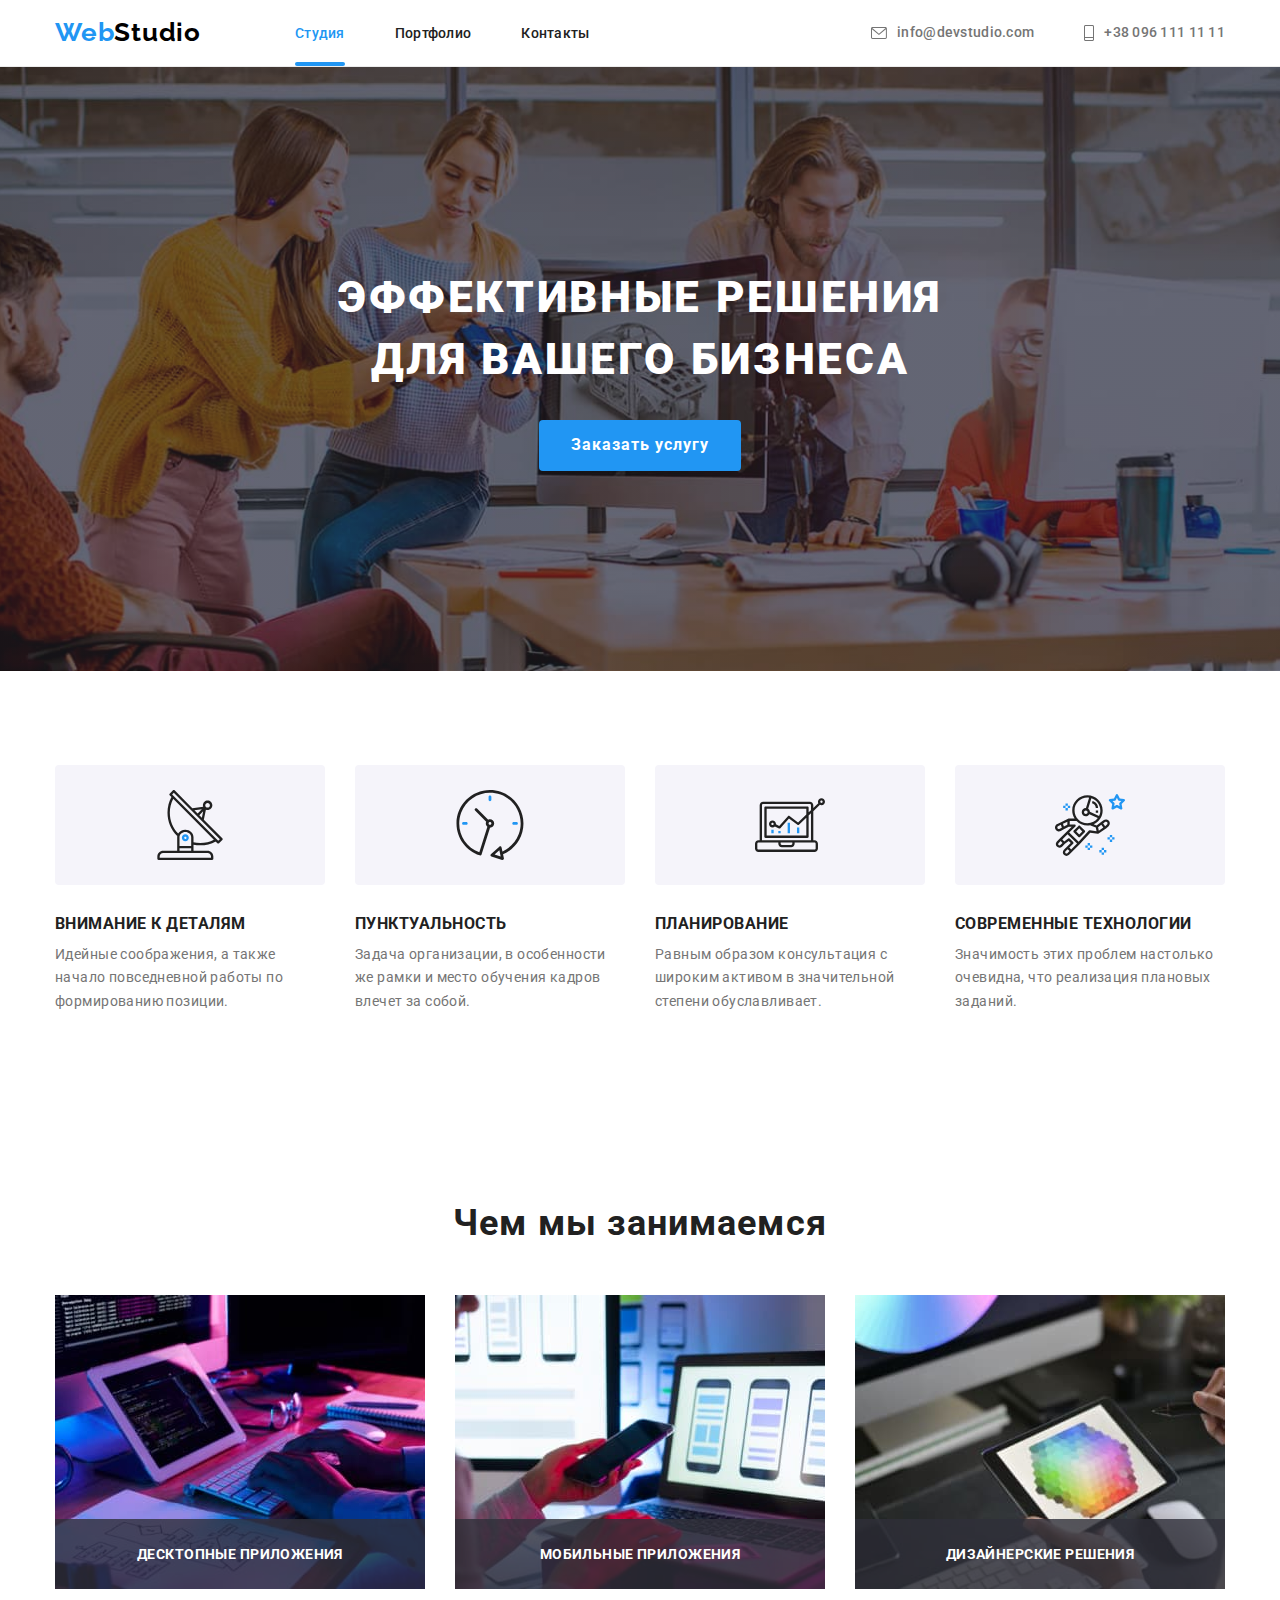
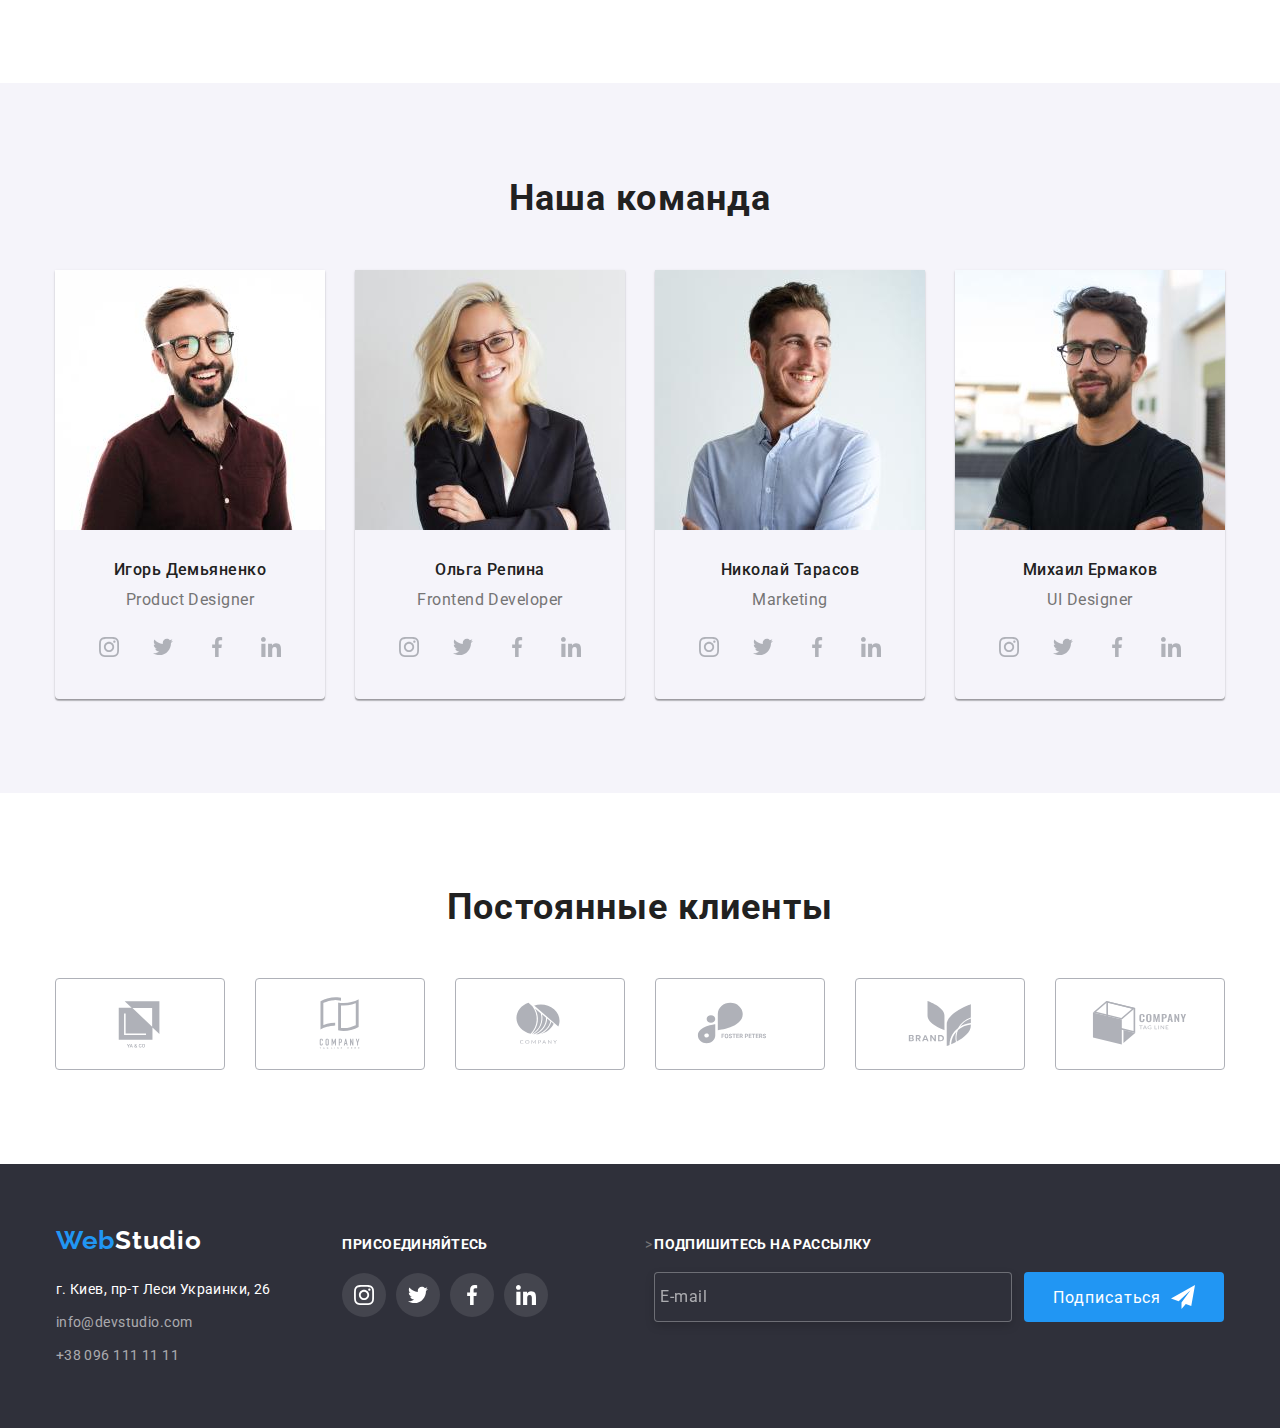
==== commit a7758077: "доработка" ====
--- a/index.html
+++ b/index.html
@@ -75,7 +75,7 @@
               </svg>
         </button>
         </div>
-        <div class="hat__menu-container is-open" id="hat__menu-container" data-menu >
+        <div class="hat__menu-container " id="hat__menu-container" data-menu >
               <ul class="list menu-list">
             <li class=" menu-list__item">
               <a href="./index.html" class="link menu-list__link"
@@ -91,6 +91,7 @@
               <a href="./index.html" class="link menu-list__link ">Контакты</a>
             </li>
           </ul>
+       <div class="menu-wraper">
           <ul class="list menu-contact-list ">
           <li class="menu-contact-list__item ">
             <a href="mailto:info@devstudio.com" class=" link menu-contact-list__link "
@@ -117,6 +118,7 @@
           <li class="menu-social-list__item">
             <a href="" class="menu-social-list__link">LinkedIn</a>
           </li>
+        </div>
         </div>
       </div>
 
@@ -555,7 +557,7 @@
             </li>
           </ul>
         </div>
-        <div class="footer-form-container">
+        >
           <div class="input-container">
             <p class=" input-container__text">Подпишитесь на рассылку</p>
             <form class="footer-form">
@@ -574,7 +576,7 @@
               </button>
             </form>
           </div>
-        </div>
+        
       </div>
     </footer> 
     <div class="backdrop is-hidden" data-modal>
--- a/css/main.min.css
+++ b/css/main.min.css
@@ -1,2 +1,2 @@
-:root{--primary-text-color: #757575;--web-logo-color: #2196f3;--studio-logo-color: #000000;--fover-focus-color: #2196f3;--headers-text-color: #212121;--hero-footer-color: #2f303a;--last-section-color: #f5f4fa;--button-color: #2196f3;--white-color: #ffffff;--back-ground-btn: #f5f4fa;--fill-color: #afb1b8}.list{padding-left:0;margin-top:0;margin-bottom:0;padding-bottom:0;list-style:none}body{font-family:Roboto,sans-serif;color:var(--primary-text-color);letter-spacing:0.03em;font-size:14px;background-color:var(--white-color);display:flex;flex-direction:column}body.modal-open{overflow:hidden}img{display:block}p,h1,h2,h3,h4{margin:0}a{text-decoration:none}.container{max-width:480px;margin:0 auto;padding-left:15px;padding-right:15px}@media screen and (min-width: 768px){.container{max-width:768px}}@media screen and (min-width: 1200px){.container{max-width:1200px;margin:0 auto;padding-left:15px;padding-right:15px}}.section{padding-top:60px;padding-bottom:60px}@media screen and (min-width: 1200px){.section{padding-top:94px;padding-bottom:94px}}.link{transition:color 250ms cubic-bezier(0.4, 0, 0.2, 1)}.link:hover,.link:focus{color:var(--fover-focus-color)}.visually-hidden{position:fixed;transform:scale(0)}.list-flex{display:flex;justify-content:space-between}.hat{border-bottom:1px solid #ececec}.hat__container{display:flex;position:relative}@media screen and (min-width: 1200px){.hat__container{display:flex}}.hat__menu-open-btn{position:relative;z-index:2;border:none;display:block;padding:0;width:40px;height:40px;background-color:#ffffff}@media screen and (min-width: 768px){.hat__menu-open-btn{display:none}}.hat__icon:hover,.hat__icon:focus{fill:#2196f3}.hat__menu-open-btn.is-open .hat__icon-menu{display:none}.hat__menu-open-btn.is-open .hat__icon-cross{display:block}.hat__icon-cross{display:none}@media screen and (max-width: 767px){.button-container{display:flex;justify-content:cernter;align-items:center;margin-left:auto}}@media screen and (min-width: 768px){.button-container{display:none}}.hat__menu-container{position:absolute;top:0;left:0;width:100%;z-index:1;padding-left:40px;padding-bottom:48px;padding-top:48px;background:#ffffff;box-shadow:0px 4px 8px rgba(0,0,0,0.04),0px 2px 4px rgba(0,0,0,0.08),0px 1px 3px rgba(0,0,0,0.16);display:none}@media screen and (max-width: 767px){.is-open{display:block}}.menu-list{margin-bottom:306px}.menu-list__link{font-weight:500;font-size:40px;line-height:1.175;letter-spacing:0.02em;color:#212121}.menu-contact-list{margin-bottom:64px}.menu-contact-list__link{font-weight:500;font-size:24px;line-height:28px;letter-spacing:0.02em;color:#757575}.menu-contact-list__link:hover,.menu-contact-list__link:focus{font-size:34px;line-height:1.17;letter-spacing:0.02em}.menu-social-list__link{font-weight:500;font-size:18px;line-height:1.22;letter-spacing:0.02em;color:#2196f3}.menu-social-list{display:flex;flex-wrap:wrap}.menu-list__item:not(:last-child){margin-bottom:32px}.menu-contact-list__item:not(:last-child){margin-bottom:32px}.menu-social-list__item:not(:last-child){margin-right:20px;padding-right:10px;border-right:1px solid rgba(33,33,33,0.2)}.logo{text-align:center;display:block;font-family:Raleway;font-weight:700;font-size:24px;line-height:1.3;letter-spacing:0.03em;color:var(--web-logo-color);display:flex;align-items:center}@media screen and (max-width: 767px){.logo{padding-top:16px;padding-bottom:16px}}@media screen and (min-width: 768px){.logo{margin-right:88px}}@media screen and (min-width: 1200px){.logo{margin-right:94px;text-align:center;display:block;font-family:Raleway;font-weight:700;font-size:26px;line-height:1.3;letter-spacing:0.03em;color:var(--web-logo-color);display:flex;align-items:center}}.logo__text{color:var(--studio-logo-color)}@media screen and (max-width: 1199px){.contact-list{padding-top:21px;padding-bottom:21px;margin-left:auto}}@media screen and (min-width: 1200px){.contact-list{display:flex;margin-left:auto}}@media screen and (max-width: 767px){.contact-list{display:none}}@media screen and (max-width: 1199px){.contact-list__item:not(:last-child){margin-bottom:10px}}@media screen and (min-width: 1200px){.contact-list__item:not(:last-child){margin-right:50px}}.contact-link{font-weight:500;line-height:1.1;letter-spacing:0.02em;color:var(--primary-text-color);fill:currentColor;display:flex;align-items:center}@media screen and (min-width: 1200px){.contact-link{padding-top:25px;padding-bottom:25px}}@media screen and (min-width: 1200px){.contact-list__icon{margin-right:10px}}@media screen and (max-width: 1199px){.contact-list__icon{margin-right:8px}}.navigation-list{align-items:center}@media screen and (max-width: 767px){.navigation-list{display:none}}.navigation-list__item:not(:last-child){margin-right:50px}.navigation{display:flex}.navigation__link{color:var(--headers-text-color);font-weight:500;text-align:center;line-height:1.1;letter-spacing:0.02em;padding-bottom:32px;padding-top:32px}.navigation__link::after{content:"";width:100%}@media screen and (min-width: 1200px){.navigation__link{padding-top:25px;padding-bottom:25px}}.navigation__link--current{color:var(--fover-focus-color);position:relative}.navigation__link--current::after{content:"";width:100%;height:4px;border-radius:2px;background-color:var(--fover-focus-color);position:absolute;left:0;bottom:0}.hero__container{margin-left:auto;margin-right:auto;text-align:center;padding-top:118px;padding-bottom:118px;background-color:var(--hero-footer-color);background-image:linear-gradient(to right, rgba(47,48,58,0.4), rgba(47,48,58,0.4)),url("/images/hero-480-x1.png");background-position:center;background-size:cover}@media (min-device-pixel-ratio: 2), (min-resolution: 192dpi), (min-resolution: 2dppx){.hero__container{background-image:linear-gradient(to right, rgba(47,48,58,0.4), rgba(47,48,58,0.4)),url("/images/hero-480-x2.png")}}@media screen and (min-width: 768px){.hero__container{background-image:linear-gradient(to right, rgba(47,48,58,0.4), rgba(47,48,58,0.4)),url("/images/hero-tab-x1.png")}}@media screen and (min-width: 768px) and (min-device-pixel-ratio: 2), screen and (min-width: 768px) and (min-resolution: 192dpi), screen and (min-width: 768px) and (min-resolution: 2dppx){.hero__container{background-image:linear-gradient(to right, rgba(47,48,58,0.4), rgba(47,48,58,0.4)),url("/images/hero-tab-x2.png")}}@media screen and (min-width: 1200px){.hero__container{padding-top:200px;padding-bottom:200px;background-image:linear-gradient(to right, rgba(47,48,58,0.4), rgba(47,48,58,0.4)),url("/images/Img-hero.jpg");max-width:1600px;min-height:600px}}@media screen and (min-width: 1200px) and (min-device-pixel-ratio: 2), screen and (min-width: 1200px) and (min-resolution: 192dpi), screen and (min-width: 1200px) and (min-resolution: 2dppx){.hero__container{background-image:linear-gradient(to right, rgba(47,48,58,0.4), rgba(47,48,58,0.4)),url("/images/hero-desk-2x.png")}}.hero__title{font-weight:900;font-size:26px;line-height:1.61;text-align:center;letter-spacing:0.06em;text-transform:uppercase;margin-bottom:30px;color:var(--white-color)}@media screen and (min-width: 1200px){.hero__title{font-size:44px;line-height:1.4}}.hero__button{display:inline-block;align-items:center;text-align:center;padding:10px 32px;background-color:var(--button-color);font-weight:700;font-size:16px;line-height:1.9;border-radius:4px;letter-spacing:0.06em;color:var(--white-color);cursor:pointer;border:0px}@media screen and (min-width: 768px){.skill-list{display:flex;flex-wrap:wrap}}@media screen and (min-width: 1200px){.skill-list{flex-wrap:nowrap}}.skill-list__item{max-width:100%}@media screen and (min-width: 768px){.skill-list__item{max-width:calc(100% / 2 - 30px)}}@media screen and (min-width: 768px){.skill-list__item:nth-child(2n+1){margin-right:30px}}@media screen and (min-width: 1200px){.skill-list__item{max-width:270px}.skill-list__item:not(:last-child){margin-right:30px}}.skill-list__container{display:flex;justify-content:center;align-items:center;width:100%;height:120px;background:var(--back-ground-btn);border-radius:4px;margin-bottom:30px}.skill-list__title{text-align:center;margin-bottom:10px;line-height:1.1;letter-spacing:0.03em;text-transform:uppercase;color:var(--headers-text-color)}@media screen and (min-width: 1200px){.skill-list__title{text-align:start}}.skill-list__description{line-height:1.7;letter-spacing:0.03em;color:var(--primary-text-color)}.work-list__container{position:relative}@media screen and (min-width: 1200px){.work-list__container{width:370px;height:294px}}.work-list__description{position:absolute;left:0;bottom:0;padding-top:27px;padding-bottom:27px;width:100%;background:rgba(47,48,58,0.8);font-weight:bold;font-size:14px;line-height:16px;text-align:center;letter-spacing:0.03em;text-transform:uppercase;color:var(--white-color)}.activity__title{margin-bottom:50px;font-size:36px;line-height:1.2;text-align:center;letter-spacing:0.03em;color:var(--headers-text-color)}@media screen and (max-width: 1199px){.activity{display:none}}.section--team{background-color:var(--last-section-color)}.section__team-title{margin-bottom:50px;font-weight:700;font-size:28px;line-height:33px;text-align:center;letter-spacing:0.03em;color:var(--headers-text-color)}@media screen and (min-width: 768px){.section__team-title{font-size:36px;line-height:1.2}}@media screen and (min-width: 768px){.team-list{display:flex;flex-wrap:wrap;margin-top:-30px;margin-left:-30px}}@media screen and (min-width: 1200px){.team-list{flex-wrap:nowrap;margin-top:0;margin-left:0}}@media screen and (max-width: 767px){.team-list__item:not(:last-child){margin-bottom:30px}}.team-list__item{max-width:100%;box-shadow:0px 1px 3px rgba(0,0,0,0.12),0px 1px 1px rgba(0,0,0,0.14),0px 2px 1px rgba(0,0,0,0.2);border-radius:0px 0px 4px 4px}@media screen and (min-width: 768px){.team-list__item{width:calc((100% / 2) - 30px);margin-top:30px;margin-left:30px}}@media screen and (min-width: 768px){.team-list__item:not(:last-child){margin-right:0}}@media screen and (min-width: 1200px){.team-list__item{margin-top:0;margin-left:0;width:270px}}@media screen and (min-width: 1200px){.team-list__item{width:270px}.team-list__item:not(:last-child){margin-right:30px}}.team-list__name{margin-bottom:10px;font-weight:500;font-size:16px;line-height:1.2;text-align:center;letter-spacing:0.03em;color:var(--headers-text-color)}.team-list__container{padding-left:32px;padding-right:32px;padding-bottom:30px;padding-top:30px}.team-list__profession{margin-bottom:16px;font-size:16px;line-height:1.2;text-align:center;letter-spacing:0.03em;color:var(--primary-text-color)}.social-network-list{display:flex;justify-content:center}.social-network-list__item{width:44px;height:44px;display:flex;align-items:center;justify-content:center}.social-network-list__item:not(:last-child){margin-right:10px}.social-network-list__link{width:100%;height:100%;align-items:center;justify-content:center;display:flex;fill:var(--fill-color);border-radius:50%;transition:background 250ms cubic-bezier(0.4, 0, 0.2, 1),fill 250ms cubic-bezier(0.4, 0, 0.2, 1)}.social-network-list__link:hover,.social-network-list__link:focus{background:var(--fover-focus-color);fill:var(--white-color)}.regular-costumers{font-size:28px;line-height:1.17;letter-spacing:0.03em;color:var(--headers-text-color);text-align:center;margin-bottom:50px}@media screen and (min-width: 1200px){.regular-costumers{font-size:36px;line-height:1.16}}.clients-list{display:flex;flex-wrap:wrap;margin-top:-30px;margin-left:-30px}@media screen and (min-width: 1200px){.clients-list{flex-wrap:nowrap;margin-top:0;margin-left:0}}.clients-list__item{width:calc((100% / 2) - 30px);height:92px;margin-top:30px;margin-left:30px}@media screen and (min-width: 768px){.clients-list__item{width:226px;height:92px}}@media screen and (min-width: 1200px){.clients-list__item{width:170px;margin-top:0;margin-left:0}.clients-list__item:not(:last-child){margin-right:30px}}.clients-list__link{border:1px solid #afb1b8;border-radius:4px;justify-content:center;align-items:center;display:flex;fill:var(--fill-color);width:100%;height:100%;transition:border-color 250ms cubic-bezier(0.4, 0, 0.2, 1),fill 250ms cubic-bezier(0.4, 0, 0.2, 1)}.clients-list__link:hover,.clients-list__link:focus{border-color:var(--fover-focus-color);fill:var(--fover-focus-color)}.basement{padding-top:60px;padding-bottom:60px;background-color:#2f303a}@media screen and (min-width: 768px){.basement__flex-container{position:relative;height:463px}}@media screen and (min-width: 1200px){.basement__flex-container{display:flex;align-items:baseline;height:auto}}@media screen and (min-width: 768px){.basement__container{display:inline-block;position:absolute}}@media screen and (min-width: 1200px){.basement__container{margin-right:70px;position:static}}.logo-footer-link{margin-bottom:20px;display:block;font-family:Raleway;font-weight:700;font-size:24px;line-height:1.16;text-align:center;letter-spacing:0.03em;color:var(--web-logo-color);text-decoration:none}@media screen and (min-width: 1200px){.logo-footer-link{display:inline-block;font-size:26px;line-height:1.3}}.footer-logo{color:var(--white-color)}.location{text-align:center;margin-bottom:9px;line-height:1.7;letter-spacing:0.03em;color:var(--white-color);font-style:normal;white-space:nowrap;letter-spacing:0.03em}@media screen and (min-width: 1200px){.location{text-align:start}}.footer-contact-list__link{line-height:1.7;letter-spacing:0.03em;color:rgba(255,255,255,0.6);text-decoration:none;font-style:normal}.footer-contact-list__item{text-align:center}@media screen and (min-width: 1200px){.footer-contact-list__item{text-align:start}}.footer-contact-list__item:not(:last-child){margin-bottom:9px}.footer-contact-list{margin-bottom:60px}@media screen and (min-width: 768px){.footer-contact-list{margin-bottom:0}}@media screen and (min-width: 768px){.fotter-list-container{position:absolute;display:inline-block;top:0;right:15px}}@media screen and (min-width: 1200px){.fotter-list-container{position:static}}.fotter-list-container__title{text-align:center;margin-bottom:20px;font-weight:bold;font-size:14px;line-height:1.14;letter-spacing:0.03em;text-transform:uppercase;color:var(--white-color)}@media screen and (min-width: 1200px){.fotter-list-container__title{text-align:start}}.footer-social-list{display:flex;justify-content:center;margin-bottom:60px}@media screen and (min-width: 768px){.footer-social-list{margin-bottom:0}}@media screen and (min-width: 1200px){.footer-social-list{justify-content:flex-start}}.footer-social-list__link{display:flex;background:rgba(255,255,255,0.1);fill:var(--white-color);width:44px;height:44px;align-items:center;justify-content:center;border-radius:50%;transition:background 250ms cubic-bezier(0.4, 0, 0.2, 1)}.footer-social-list__link:hover,.footer-social-list__link:focus{background:var(--fover-focus-color)}.footer-social-list__item:not(:last-child){margin-right:10px}.footer-social-list__icon{transition:fill 250ms cubic-bezier(0.4, 0, 0.2, 1)}.footer-social-list__icon:hover,.footer-social-list__icon:focus{fill:var(--white-color)}@media screen and (min-width: 1200px){.footer-form-container{width:100%;display:flex;justify-content:flex-end}}.footer-form{text-align:center}@media screen and (min-width: 1200px){.footer-form{display:flex;text-align:start}}@media screen and (min-width: 768px){.input-container{position:absolute;bottom:0;left:50%;transform:translateX(-50%)}}@media screen and (min-width: 1200px){.input-container{position:static;transform:translateX(0)}}.input-container__text{font-weight:bold;font-size:14px;line-height:16px;letter-spacing:0.03em;text-transform:uppercase;color:#ffffff;margin-bottom:20px;text-align:center}@media screen and (min-width: 1200px){.input-container__text{text-align:start}}.footer-form__input{background-color:#2f303a;border:1px solid rgba(255,255,255,0.3);filter:drop-shadow(0px 4px 4px rgba(0,0,0,0.15));border-radius:4px;width:100%;height:50px;padding-left:5px;margin-bottom:20px}.footer-form__input:focus{color:rgba(255,255,255,0.6)}.footer-form__input::placeholder{font-size:16px;line-height:20px;display:flex;align-items:center;letter-spacing:0.03em;color:rgba(255,255,255,0.6)}@media screen and (min-width: 768px){.footer-form__input{width:450px}}@media screen and (min-width: 1200px){.footer-form__input{width:358px;margin-bottom:0}}.footer-form__btn{width:200px;height:50px;padding:0;margin-left:auto;margin-right:auto;display:flex;justify-content:center;align-items:center;align-self:flex-end;background-color:var(--fover-focus-color);border-radius:4px;border:0;font-size:16px;line-height:1.87;text-align:center;letter-spacing:0.06em;color:var(--white-color)}@media screen and (min-width: 1200px){.footer-form__btn{display:inline-flex;margin-left:12px;margin-right:0}}.footer-form__text{margin-right:10px}.is-hidden{opacity:0;pointer-events:none;visibility:hidden}.backdrop{overflow-y:scroll;opacity:1;position:fixed;top:0;left:0;width:100%;height:100%;background-color:rgba(0,0,0,0.2);transition:opacity 250ms cubic-bezier(0.4, 0, 0.2, 1)}.is-hidden .modal{transform:scale(0.5) translate(-50%, -50%)}.modal__close-btn{position:absolute;top:8px;right:8px;border-radius:50%;display:flex;justify-content:center;align-items:center;width:30px;height:30px;background-color:transparent;border:1px solid rgba(0,0,0,0.1)}.modal__close-btn:hover .modal__close-icon,.modal__close-btn:focus .modal__close-icon{fill:var(--fover-focus-color);transition:fill 250ms cubic-bezier(0.4, 0, 0.2, 1)}.modal{position:absolute;top:93px;left:15px;width:calc(100% - 30px);height:609px;padding:40px;background:var(--white-color);box-shadow:0px 1px 3px rgba(0,0,0,0.12),0px 1px 1px rgba(0,0,0,0.14),0px 2px 1px rgba(0,0,0,0.2);border-radius:4px;transition:transform 250ms cubic-bezier(0.4, 0, 0.2, 1)}@media screen and (min-width: 768px){.modal{position:absolute;top:50%;left:50%;transform:translate(-50%, -50%) scale(1)}}@media screen and (min-width: 1200px){.modal{width:528px;height:581px;padding-top:38px;padding-left:40px;padding-right:40px;padding-bottom:42px}}.modal__title{margin-bottom:12px;font-weight:bold;font-size:20px;line-height:1.5;text-align:center;letter-spacing:0.03em;color:var(--headers-text-color)}@media screen and (min-width: 1200px){.modal__title{line-height:1.15}}.modal-form__input-wrap{position:relative;margin-bottom:10px}.modal-form__icon{position:absolute;left:12px;top:11px}.modal-form__user-data:focus+.modal-form__icon{fill:var(--fover-focus-color);transition:fill 250ms cubic-bezier(0.4, 0, 0.2, 1)}.modal-form__user-data{width:100%;height:40px;border-radius:4px;border:1px solid rgba(33,33,33,0.2);cursor:pointer;padding-left:42px;outline:0}.modal-form__user-data:focus{border-color:var(--fover-focus-color);transition:border-color 250ms cubic-bezier(0.4, 0, 0.2, 1)}.modal-form__label-wrap{margin-bottom:4px;display:inline-block}.modal-form__label{font-size:12px;line-height:0.07;letter-spacing:0.01em;color:var(--primary-text-color)}.modal-form__area-label-wrap{display:block;margin-bottom:4px}.modal-form__text-area{width:100%;height:120px;padding-bottom:12px;padding-left:15px;padding-right:15px;padding-top:12px;margin-bottom:20px;border-radius:4px;resize:none;border:1px solid rgba(33,33,33,0.2)}.modal-form__text-area::placeholder{font-size:14px;line-height:1.14;letter-spacing:0.01em;color:rgba(117,117,117,0.5)}.modal-form__check-wrap{margin-bottom:30px}.modal-form__mini-wrap{margin-right:7px;width:16px;height:15px;border:2px solid #212121;border-radius:2px;display:inline-flex;justify-content:center;align-items:center}.modal-form__check:checked+.modal-form__check-label>.modal-form__mini-wrap{background-color:var(--fover-focus-color);fill:var(--white-color)}.modal-form__check:focus+.modal-form__check-label>.modal-form__mini-wrap{border-color:var(--fover-focus-color)}.modal-form__check-label{display:flex;justify-content:center;align-items:center;font-size:12px;line-height:1.16;letter-spacing:0.03em;color:var(--primary-text-color)}@media screen and (min-width: 1200px){.modal-form__check-label{font-size:14px;line-height:1.7}}.modal-form__contract-link{font-size:12px;line-height:1.16;letter-spacing:0.03em;text-decoration:underline;color:var(--fover-focus-color)}@media screen and (min-width: 1200px){.modal-form__contract-link{display:flex;align-items:center;justify-content:center;font-size:14px;line-height:1.7}}.modal-form__button{font-weight:bold;font-size:16px;line-height:1.88;display:block;cursor:pointer;letter-spacing:0.06em;color:var(--white-color);background-color:var(--fover-focus-color);padding-left:55px;padding-right:55px;padding-bottom:10px;padding-top:10px;border:0;border-radius:4px}.modal-form__button:hover{box-shadow:0px 4px 4px rgba(0,0,0,0.15);transition:box-shadow 250ms cubic-bezier(0.4, 0, 0.2, 1)}.modal-form__button-wrap{display:flex;justify-content:center;align-items:center}.btn-list{display:flex;flex-wrap:wrap;margin-bottom:40px}@media screen and (min-width: 768px){.btn-list{margin-bottom:40px;flex-wrap:nowrap;align-items:center;justify-content:center}}@media screen and (min-width: 1200px){.btn-list{margin-bottom:50px}}@media screen and (max-width: 767px){.btn-list__items:nth-child(-n+3){margin-bottom:15px}}.btn-list__items:not(:last-child){margin-right:8px}.btn-list__btn{padding:6px 22px;border-radius:4px;font-weight:500;font-size:16px;line-height:26px;text-align:center;letter-spacing:0.03em;font-family:inherit;color:var(--headers-text-color);background:var(--back-ground-btn);cursor:pointer;display:block;border:0;transition:background-color 250ms cubic-bezier(0.4, 0, 0.2, 1),color 250ms cubic-bezier(0.4, 0, 0.2, 1),box-shadow 250ms cubic-bezier(0.4, 0, 0.2, 1)}.btn-list__btn:hover,.btn-list__btn:focus{background-color:var(--fover-focus-color);color:var(--white-color);box-shadow:0px 3px 1px rgba(0,0,0,0.1),0px 1px 2px rgba(0,0,0,0.08),0px 2px 2px rgba(0,0,0,0.12)}.product-list{max-width:100%}@media screen and (min-width: 768px){.product-list{display:flex;flex-wrap:wrap;margin-left:-30px;margin-top:-30px}}@media screen and (max-width: 767px){.product-list__items:not(:last-child){margin-bottom:30px}}.product-list__items{max-width:100%}@media screen and (min-width: 768px) and (max-width: 1199px){.product-list__items{max-width:calc((100% / 2) - 30px);margin-top:30px;margin-left:30px}}@media screen and (min-width: 1200px){.product-list__items{max-width:370px;margin-top:30px;margin-left:30px}}.product-list__link{display:block;width:100%;height:100%;box-shadow:none}.product-list__link:hover,.product-list__link:focus{box-shadow:0px 1px 1px rgba(0,0,0,0.12),0px 4px 4px rgba(0,0,0,0.06),1px 4px 6px rgba(0,0,0,0.16)}.product-list__thumb{position:relative;overflow:hidden;width:100%}.product-list__overlay{position:absolute;top:0;left:0;padding-top:63px;padding-bottom:63px;padding-left:24px;padding-right:24px;width:100%;height:100%;font-size:18px;line-height:28px;background:rgba(33,150,243,0.9);letter-spacing:0.03em;color:#ffffff;transform:translatey(100%);transition:transform 250ms cubic-bezier(0.4, 0, 0.2, 1)}.product-list__link:hover .product-list__overlay,.product-list__link:focus .product-list__overlay{transform:translatey(0)}.projects{padding-left:24px;padding-right:24px;padding-bottom:20px;padding-top:20px;border-bottom:1px solid #eeeeee;border-left:1px solid #eeeeee;border-right:1px solid #eeeeee}.product{font-size:18px;line-height:2;letter-spacing:0.03em;color:var(--headers-text-color);max-width:100%;margin-bottom:0;margin-top:0}.product-description{font-size:16px;line-height:30px;letter-spacing:0.03em;color:var(--primary-text-color);margin-top:0;margin-bottom:0}
+:root{--primary-text-color: #757575;--web-logo-color: #2196f3;--studio-logo-color: #000000;--fover-focus-color: #2196f3;--headers-text-color: #212121;--hero-footer-color: #2f303a;--last-section-color: #f5f4fa;--button-color: #2196f3;--white-color: #ffffff;--back-ground-btn: #f5f4fa;--fill-color: #afb1b8}.list{padding-left:0;margin-top:0;margin-bottom:0;padding-bottom:0;list-style:none}body{font-family:Roboto,sans-serif;color:var(--primary-text-color);letter-spacing:0.03em;font-size:14px;background-color:var(--white-color);display:flex;flex-direction:column}body.modal-open{overflow:hidden}img{display:block}p,h1,h2,h3,h4{margin:0}a{text-decoration:none}.container{max-width:480px;margin:0 auto;padding-left:15px;padding-right:15px}@media screen and (min-width: 768px){.container{max-width:768px}}@media screen and (min-width: 1200px){.container{max-width:1200px;margin:0 auto;padding-left:15px;padding-right:15px}}.section{padding-top:60px;padding-bottom:60px}@media screen and (min-width: 1200px){.section{padding-top:94px;padding-bottom:94px}}.link{transition:color 250ms cubic-bezier(0.4, 0, 0.2, 1)}.link:hover,.link:focus{color:var(--fover-focus-color)}.visually-hidden{position:fixed;transform:scale(0)}.list-flex{display:flex;justify-content:space-between}.hat{border-bottom:1px solid #ececec}.hat__container{display:flex;position:relative}@media screen and (min-width: 1200px){.hat__container{display:flex}}.hat__menu-open-btn{position:relative;right:15px;z-index:2;border:none;display:block;padding:0;width:40px;height:40px;background-color:#ffffff}@media screen and (min-width: 768px){.hat__menu-open-btn{display:none}}.hat__icon:hover,.hat__icon:focus{fill:#2196f3}.hat__menu-open-btn.is-open .hat__icon-menu{display:none}.hat__menu-open-btn.is-open .hat__icon-cross{display:block}.hat__icon-cross{display:none}@media screen and (max-width: 767px){.button-container{display:flex;justify-content:cernter;align-items:center;margin-left:auto}}@media screen and (min-width: 768px){.button-container{display:none}}.hat__menu-container{position:fixed;top:0;left:0;width:100vw;height:100vh;z-index:1;padding-left:40px;padding-bottom:48px;padding-top:48px;background:#ffffff;box-shadow:0px 4px 8px rgba(0,0,0,0.04),0px 2px 4px rgba(0,0,0,0.08),0px 1px 3px rgba(0,0,0,0.16);display:none}@media screen and (max-width: 767px){.is-open{display:block;display:flex;flex-direction:column;justify-content:space-between}}.menu-list__link{font-weight:500;font-size:40px;line-height:1.175;letter-spacing:0.02em;color:#212121}.menu-contact-list{margin-bottom:64px}.menu-contact-list__link{font-weight:500;font-size:24px;line-height:28px;letter-spacing:0.02em;color:#757575}.menu-contact-list__link:hover,.menu-contact-list__link:focus{font-size:34px;line-height:1.17;letter-spacing:0.02em}.menu-social-list__link{font-weight:500;font-size:18px;line-height:1.22;letter-spacing:0.02em;color:#2196f3}.menu-social-list{display:flex;flex-wrap:wrap}.menu-list__item:not(:last-child){margin-bottom:32px}.menu-contact-list__item:not(:last-child){margin-bottom:32px}.menu-social-list__item:not(:last-child){margin-right:20px;padding-right:10px;border-right:1px solid rgba(33,33,33,0.2)}.logo{text-align:center;display:block;font-family:Raleway;font-weight:700;font-size:24px;line-height:1.3;letter-spacing:0.03em;color:var(--web-logo-color);display:flex;align-items:center}@media screen and (max-width: 767px){.logo{padding-top:16px;padding-bottom:16px}}@media screen and (min-width: 768px){.logo{margin-right:88px}}@media screen and (min-width: 1200px){.logo{margin-right:94px;text-align:center;display:block;font-family:Raleway;font-weight:700;font-size:26px;line-height:1.3;letter-spacing:0.03em;color:var(--web-logo-color);display:flex;align-items:center}}.logo__text{color:var(--studio-logo-color)}@media screen and (max-width: 1199px){.contact-list{padding-top:21px;padding-bottom:21px;margin-left:auto}}@media screen and (min-width: 1200px){.contact-list{display:flex;margin-left:auto}}@media screen and (max-width: 767px){.contact-list{display:none}}@media screen and (max-width: 1199px){.contact-list__item:not(:last-child){margin-bottom:10px}}@media screen and (min-width: 1200px){.contact-list__item:not(:last-child){margin-right:50px}}.contact-link{font-weight:500;line-height:1.1;letter-spacing:0.02em;color:var(--primary-text-color);fill:currentColor;display:flex;align-items:center}@media screen and (min-width: 1200px){.contact-link{padding-top:25px;padding-bottom:25px}}@media screen and (min-width: 1200px){.contact-list__icon{margin-right:10px}}@media screen and (max-width: 1199px){.contact-list__icon{margin-right:8px}}.navigation-list{align-items:center}@media screen and (max-width: 767px){.navigation-list{display:none}}.navigation-list__item:not(:last-child){margin-right:50px}.navigation{display:flex}.navigation__link{color:var(--headers-text-color);font-weight:500;text-align:center;line-height:1.1;letter-spacing:0.02em;padding-bottom:32px;padding-top:32px}.navigation__link::after{content:"";width:100%}@media screen and (min-width: 1200px){.navigation__link{padding-top:25px;padding-bottom:25px}}.navigation__link--current{color:var(--fover-focus-color);position:relative}.navigation__link--current::after{content:"";width:100%;height:4px;border-radius:2px;background-color:var(--fover-focus-color);position:absolute;left:0;bottom:0}.hero__container{margin-left:auto;margin-right:auto;text-align:center;padding-top:118px;padding-bottom:118px;background-color:var(--hero-footer-color);background-image:linear-gradient(to right, rgba(47,48,58,0.4), rgba(47,48,58,0.4)),url("../images/hero-480-x1.png");background-position:center;background-size:cover}@media (min-device-pixel-ratio: 2), (min-resolution: 192dpi), (min-resolution: 2dppx){.hero__container{background-image:linear-gradient(to right, rgba(47,48,58,0.4), rgba(47,48,58,0.4)),url("../images/hero-480-x2.png")}}@media screen and (min-width: 768px){.hero__container{background-image:linear-gradient(to right, rgba(47,48,58,0.4), rgba(47,48,58,0.4)),url("../images/hero-tab-x1.png")}}@media screen and (min-width: 768px) and (min-device-pixel-ratio: 2), screen and (min-width: 768px) and (min-resolution: 192dpi), screen and (min-width: 768px) and (min-resolution: 2dppx){.hero__container{background-image:linear-gradient(to right, rgba(47,48,58,0.4), rgba(47,48,58,0.4)),url("../images/hero-tab-x2.png")}}@media screen and (min-width: 1200px){.hero__container{padding-top:200px;padding-bottom:200px;background-image:linear-gradient(to right, rgba(47,48,58,0.4), rgba(47,48,58,0.4)),url("../images/Img-hero.jpg");max-width:1600px;min-height:600px}}@media screen and (min-width: 1200px) and (min-device-pixel-ratio: 2), screen and (min-width: 1200px) and (min-resolution: 192dpi), screen and (min-width: 1200px) and (min-resolution: 2dppx){.hero__container{background-image:linear-gradient(to right, rgba(47,48,58,0.4), rgba(47,48,58,0.4)),url("../images/hero-desk-2x.png")}}.hero__title{font-weight:900;font-size:26px;line-height:1.61;text-align:center;letter-spacing:0.06em;text-transform:uppercase;margin-bottom:30px;color:var(--white-color)}@media screen and (min-width: 1200px){.hero__title{font-size:44px;line-height:1.4}}.hero__button{display:inline-block;align-items:center;text-align:center;padding:10px 32px;background-color:var(--button-color);font-weight:700;font-size:16px;line-height:1.9;border-radius:4px;letter-spacing:0.06em;color:var(--white-color);cursor:pointer;border:0px}@media screen and (min-width: 768px){.skill-list{display:flex;flex-wrap:wrap}}@media screen and (min-width: 1200px){.skill-list{flex-wrap:nowrap}}@media screen and (max-width: 767px){.skill-list__item:not(:last-child){margin-bottom:30px}}.skill-list__item{max-width:100%}@media screen and (min-width: 768px){.skill-list__item{max-width:calc((100% - 30px) / 2)}}@media screen and (min-width: 768px){.skill-list__item:nth-child(2n+1){margin-right:30px}}@media screen and (min-width: 1200px){.skill-list__item{width:270px}.skill-list__item:not(:last-child){margin-right:30px}}.skill-list__container{display:flex;justify-content:center;align-items:center;width:100%;height:120px;background:var(--back-ground-btn);border-radius:4px;margin-bottom:30px}.skill-list__title{text-align:center;margin-bottom:10px;line-height:1.1;letter-spacing:0.03em;text-transform:uppercase;color:var(--headers-text-color)}@media screen and (min-width: 1200px){.skill-list__title{text-align:start}}.skill-list__description{line-height:1.7;letter-spacing:0.03em;color:var(--primary-text-color)}.work-list__container{position:relative}@media screen and (min-width: 1200px){.work-list__container{width:370px;height:294px}}.work-list__description{position:absolute;left:0;bottom:0;padding-top:27px;padding-bottom:27px;width:100%;background:rgba(47,48,58,0.8);font-weight:bold;font-size:14px;line-height:16px;text-align:center;letter-spacing:0.03em;text-transform:uppercase;color:var(--white-color)}.activity__title{margin-bottom:50px;font-size:36px;line-height:1.2;text-align:center;letter-spacing:0.03em;color:var(--headers-text-color)}@media screen and (max-width: 1199px){.activity{display:none}}.section--team{background-color:var(--last-section-color)}.section__team-title{margin-bottom:50px;font-weight:700;font-size:28px;line-height:33px;text-align:center;letter-spacing:0.03em;color:var(--headers-text-color)}@media screen and (min-width: 768px){.section__team-title{font-size:36px;line-height:1.2}}@media screen and (min-width: 768px){.team-list{display:flex;flex-wrap:wrap;margin-top:-30px;margin-left:-30px}}@media screen and (min-width: 1200px){.team-list{flex-wrap:nowrap;margin-top:0;margin-left:0}}@media screen and (max-width: 767px){.team-list__item:not(:last-child){margin-bottom:30px}}.team-list__item{max-width:100%;box-shadow:0px 1px 3px rgba(0,0,0,0.12),0px 1px 1px rgba(0,0,0,0.14),0px 2px 1px rgba(0,0,0,0.2);border-radius:0px 0px 4px 4px}@media screen and (min-width: 768px){.team-list__item{width:calc((100% / 2) - 30px);margin-top:30px;margin-left:30px}}@media screen and (min-width: 768px){.team-list__item:not(:last-child){margin-right:0}}@media screen and (min-width: 1200px){.team-list__item{margin-top:0;margin-left:0;width:270px}}@media screen and (min-width: 1200px){.team-list__item{width:270px}.team-list__item:not(:last-child){margin-right:30px}}.team-list__name{margin-bottom:10px;font-weight:500;font-size:16px;line-height:1.2;text-align:center;letter-spacing:0.03em;color:var(--headers-text-color)}.team-list__container{padding-left:32px;padding-right:32px;padding-bottom:30px;padding-top:30px}.team-list__profession{margin-bottom:16px;font-size:16px;line-height:1.2;text-align:center;letter-spacing:0.03em;color:var(--primary-text-color)}.social-network-list{display:flex;justify-content:center}.social-network-list__item{width:44px;height:44px;display:flex;align-items:center;justify-content:center}.social-network-list__item:not(:last-child){margin-right:10px}.social-network-list__link{width:100%;height:100%;align-items:center;justify-content:center;display:flex;fill:var(--fill-color);border-radius:50%;transition:background 250ms cubic-bezier(0.4, 0, 0.2, 1),fill 250ms cubic-bezier(0.4, 0, 0.2, 1)}.social-network-list__link:hover,.social-network-list__link:focus{background:var(--fover-focus-color);fill:var(--white-color)}.regular-costumers{font-size:28px;line-height:1.17;letter-spacing:0.03em;color:var(--headers-text-color);text-align:center;margin-bottom:50px}@media screen and (min-width: 1200px){.regular-costumers{font-size:36px;line-height:1.16}}.clients-list{display:flex;flex-wrap:wrap;margin-top:-30px;margin-left:-30px}@media screen and (min-width: 1200px){.clients-list{flex-wrap:nowrap;margin-top:0;margin-left:0}}.clients-list__item{width:calc((100% / 2) - 30px);height:92px;margin-top:30px;margin-left:30px}@media screen and (min-width: 768px){.clients-list__item{width:226px;height:92px}}@media screen and (min-width: 1200px){.clients-list__item{width:170px;margin-top:0;margin-left:0}.clients-list__item:not(:last-child){margin-right:30px}}.clients-list__link{border:1px solid #afb1b8;border-radius:4px;justify-content:center;align-items:center;display:flex;fill:var(--fill-color);width:100%;height:100%;transition:border-color 250ms cubic-bezier(0.4, 0, 0.2, 1),fill 250ms cubic-bezier(0.4, 0, 0.2, 1)}.clients-list__link:hover,.clients-list__link:focus{border-color:var(--fover-focus-color);fill:var(--fover-focus-color)}.basement{padding-top:60px;padding-bottom:60px;background-color:#2f303a}@media screen and (min-width: 768px){.basement__flex-container{height:463px;display:flex;flex-wrap:wrap;justify-content:space-around}}@media screen and (min-width: 1200px){.basement__flex-container{display:flex;align-items:baseline;height:auto}}@media screen and (min-width: 768px){.basement__container{display:inline-block}}@media screen and (min-width: 1200px){.basement__container{margin-right:70px;position:static}}.logo-footer-link{margin-bottom:20px;display:block;font-family:Raleway;font-weight:700;font-size:24px;line-height:1.16;text-align:center;letter-spacing:0.03em;color:var(--web-logo-color);text-decoration:none}@media screen and (min-width: 1200px){.logo-footer-link{display:inline-block;font-size:26px;line-height:1.3}}.footer-logo{color:var(--white-color)}.location{text-align:center;margin-bottom:9px;line-height:1.7;letter-spacing:0.03em;color:var(--white-color);font-style:normal;white-space:nowrap;letter-spacing:0.03em}@media screen and (min-width: 1200px){.location{text-align:start}}.footer-contact-list__link{line-height:1.7;letter-spacing:0.03em;color:rgba(255,255,255,0.6);text-decoration:none;font-style:normal}.footer-contact-list__item{text-align:center}@media screen and (min-width: 1200px){.footer-contact-list__item{text-align:start}}.footer-contact-list__item:not(:last-child){margin-bottom:9px}.footer-contact-list{margin-bottom:60px}@media screen and (min-width: 768px){.footer-contact-list{margin-bottom:0}}@media screen and (min-width: 1200px){.fotter-list-container{margin-right:95px}}.fotter-list-container__title{text-align:center;margin-bottom:20px;font-weight:bold;font-size:14px;line-height:1.14;letter-spacing:0.03em;text-transform:uppercase;color:var(--white-color)}@media screen and (min-width: 1200px){.fotter-list-container__title{text-align:start}}.footer-social-list{display:flex;justify-content:center;margin-bottom:60px}@media screen and (min-width: 768px){.footer-social-list{margin-bottom:0}}@media screen and (min-width: 1200px){.footer-social-list{justify-content:flex-start}}.footer-social-list__link{display:flex;background:rgba(255,255,255,0.1);fill:var(--white-color);width:44px;height:44px;align-items:center;justify-content:center;border-radius:50%;transition:background 250ms cubic-bezier(0.4, 0, 0.2, 1)}.footer-social-list__link:hover,.footer-social-list__link:focus{background:var(--fover-focus-color)}.footer-social-list__item:not(:last-child){margin-right:10px}.footer-social-list__icon{transition:fill 250ms cubic-bezier(0.4, 0, 0.2, 1)}.footer-social-list__icon:hover,.footer-social-list__icon:focus{fill:var(--white-color)}@media screen and (min-width: 1200px){.footer-form-container{display:flex;justify-content:flex-end}}.footer-form{text-align:center}@media screen and (min-width: 1200px){.footer-form{display:flex;text-align:start}}.input-container__text{font-weight:bold;font-size:14px;line-height:16px;letter-spacing:0.03em;text-transform:uppercase;color:#ffffff;margin-bottom:20px;text-align:center}@media screen and (min-width: 1200px){.input-container__text{text-align:start}}.footer-form__input{background-color:#2f303a;border:1px solid rgba(255,255,255,0.3);filter:drop-shadow(0px 4px 4px rgba(0,0,0,0.15));border-radius:4px;width:100%;height:50px;padding-left:5px;margin-bottom:20px}.footer-form__input:focus{color:rgba(255,255,255,0.6)}.footer-form__input::placeholder{font-size:16px;line-height:20px;display:flex;align-items:center;letter-spacing:0.03em;color:rgba(255,255,255,0.6)}@media screen and (min-width: 768px){.footer-form__input{width:450px}}@media screen and (min-width: 1200px){.footer-form__input{width:358px;margin-bottom:0}}.footer-form__btn{width:200px;height:50px;padding:0;margin-left:auto;margin-right:auto;display:flex;justify-content:center;align-items:center;align-self:flex-end;background-color:var(--fover-focus-color);border-radius:4px;border:0;font-size:16px;line-height:1.87;text-align:center;letter-spacing:0.06em;color:var(--white-color)}@media screen and (min-width: 1200px){.footer-form__btn{display:inline-flex;margin-left:12px;margin-right:0}}.footer-form__text{margin-right:10px}.is-hidden{opacity:0;pointer-events:none;visibility:hidden}.backdrop{overflow-y:scroll;opacity:1;position:fixed;top:0;left:0;width:100%;height:100%;background-color:rgba(0,0,0,0.2);transition:opacity 250ms cubic-bezier(0.4, 0, 0.2, 1)}.is-hidden .modal{transform:scale(0.5) translate(-50%, -50%)}.modal__close-btn{position:absolute;top:8px;right:8px;border-radius:50%;display:flex;justify-content:center;align-items:center;width:30px;height:30px;background-color:transparent;border:1px solid rgba(0,0,0,0.1)}.modal__close-btn:hover .modal__close-icon,.modal__close-btn:focus .modal__close-icon{fill:var(--fover-focus-color);transition:fill 250ms cubic-bezier(0.4, 0, 0.2, 1)}.modal{position:absolute;top:93px;left:15px;width:calc(100% - 30px);height:609px;padding:40px;background:var(--white-color);box-shadow:0px 1px 3px rgba(0,0,0,0.12),0px 1px 1px rgba(0,0,0,0.14),0px 2px 1px rgba(0,0,0,0.2);border-radius:4px;transition:transform 250ms cubic-bezier(0.4, 0, 0.2, 1)}@media screen and (min-width: 768px){.modal{position:absolute;top:50%;left:50%;transform:translate(-50%, -50%) scale(1)}}@media screen and (min-width: 1200px){.modal{width:528px;height:581px;padding-top:38px;padding-left:40px;padding-right:40px;padding-bottom:42px}}.modal__title{margin-bottom:12px;font-weight:bold;font-size:20px;line-height:1.5;text-align:center;letter-spacing:0.03em;color:var(--headers-text-color)}@media screen and (min-width: 1200px){.modal__title{line-height:1.15}}.modal-form__input-wrap{position:relative;margin-bottom:10px}.modal-form__icon{position:absolute;left:12px;top:11px}.modal-form__user-data:focus+.modal-form__icon{fill:var(--fover-focus-color);transition:fill 250ms cubic-bezier(0.4, 0, 0.2, 1)}.modal-form__user-data{width:100%;height:40px;border-radius:4px;border:1px solid rgba(33,33,33,0.2);cursor:pointer;padding-left:42px;outline:0}.modal-form__user-data:focus{border-color:var(--fover-focus-color);transition:border-color 250ms cubic-bezier(0.4, 0, 0.2, 1)}.modal-form__label-wrap{margin-bottom:4px;display:inline-block}.modal-form__label{font-size:12px;line-height:0.07;letter-spacing:0.01em;color:var(--primary-text-color)}.modal-form__area-label-wrap{display:block;margin-bottom:4px}.modal-form__text-area{width:100%;height:120px;padding-bottom:12px;padding-left:15px;padding-right:15px;padding-top:12px;margin-bottom:20px;border-radius:4px;resize:none;border:1px solid rgba(33,33,33,0.2)}.modal-form__text-area::placeholder{font-size:14px;line-height:1.14;letter-spacing:0.01em;color:rgba(117,117,117,0.5)}.modal-form__check-wrap{margin-bottom:30px}.modal-form__mini-wrap{margin-right:7px;width:16px;height:15px;border:2px solid #212121;border-radius:2px;display:inline-flex;justify-content:center;align-items:center}.modal-form__check:checked+.modal-form__check-label>.modal-form__mini-wrap{background-color:var(--fover-focus-color);fill:var(--white-color)}.modal-form__check:focus+.modal-form__check-label>.modal-form__mini-wrap{border-color:var(--fover-focus-color)}.modal-form__check-label{display:flex;justify-content:center;align-items:center;font-size:12px;line-height:1.16;letter-spacing:0.03em;color:var(--primary-text-color)}@media screen and (min-width: 1200px){.modal-form__check-label{font-size:14px;line-height:1.7}}.modal-form__contract-link{font-size:12px;line-height:1.16;letter-spacing:0.03em;text-decoration:underline;color:var(--fover-focus-color)}@media screen and (min-width: 1200px){.modal-form__contract-link{display:flex;align-items:center;justify-content:center;font-size:14px;line-height:1.7}}.modal-form__button{font-weight:bold;font-size:16px;line-height:1.88;display:block;cursor:pointer;letter-spacing:0.06em;color:var(--white-color);background-color:var(--fover-focus-color);padding-left:55px;padding-right:55px;padding-bottom:10px;padding-top:10px;border:0;border-radius:4px}.modal-form__button:hover{box-shadow:0px 4px 4px rgba(0,0,0,0.15);transition:box-shadow 250ms cubic-bezier(0.4, 0, 0.2, 1)}.modal-form__button-wrap{display:flex;justify-content:center;align-items:center}.btn-list{display:flex;flex-wrap:wrap;margin-bottom:40px}@media screen and (min-width: 768px){.btn-list{margin-bottom:40px;flex-wrap:nowrap;align-items:center;justify-content:center}}@media screen and (min-width: 1200px){.btn-list{margin-bottom:50px}}@media screen and (max-width: 767px){.btn-list__items:nth-child(-n+3){margin-bottom:15px}}.btn-list__items:not(:last-child){margin-right:8px}.btn-list__btn{padding:6px 22px;border-radius:4px;font-weight:500;font-size:16px;line-height:26px;text-align:center;letter-spacing:0.03em;font-family:inherit;color:var(--headers-text-color);background:var(--back-ground-btn);cursor:pointer;display:block;border:0;transition:background-color 250ms cubic-bezier(0.4, 0, 0.2, 1),color 250ms cubic-bezier(0.4, 0, 0.2, 1),box-shadow 250ms cubic-bezier(0.4, 0, 0.2, 1)}.btn-list__btn:hover,.btn-list__btn:focus{background-color:var(--fover-focus-color);color:var(--white-color);box-shadow:0px 3px 1px rgba(0,0,0,0.1),0px 1px 2px rgba(0,0,0,0.08),0px 2px 2px rgba(0,0,0,0.12)}.product-list{max-width:100%}@media screen and (min-width: 768px){.product-list{display:flex;flex-wrap:wrap;margin-left:-30px;margin-top:-30px}}@media screen and (max-width: 767px){.product-list__items:not(:last-child){margin-bottom:30px}}.product-list__items{max-width:100%}@media screen and (min-width: 768px) and (max-width: 1199px){.product-list__items{max-width:calc((100% / 2) - 30px);margin-top:30px;margin-left:30px}}@media screen and (min-width: 1200px){.product-list__items{max-width:370px;margin-top:30px;margin-left:30px}}.product-list__link{display:block;width:100%;height:100%;box-shadow:none}.product-list__link:hover,.product-list__link:focus{box-shadow:0px 1px 1px rgba(0,0,0,0.12),0px 4px 4px rgba(0,0,0,0.06),1px 4px 6px rgba(0,0,0,0.16)}.product-list__thumb{position:relative;overflow:hidden;width:100%}.product-list__overlay{position:absolute;top:0;left:0;padding-top:63px;padding-bottom:63px;padding-left:24px;padding-right:24px;width:100%;height:100%;font-size:18px;line-height:28px;background:rgba(33,150,243,0.9);letter-spacing:0.03em;color:#ffffff;transform:translatey(100%);transition:transform 250ms cubic-bezier(0.4, 0, 0.2, 1)}.product-list__link:hover .product-list__overlay,.product-list__link:focus .product-list__overlay{transform:translatey(0)}.projects{padding-left:24px;padding-right:24px;padding-bottom:20px;padding-top:20px;border-bottom:1px solid #eeeeee;border-left:1px solid #eeeeee;border-right:1px solid #eeeeee}.product{font-size:18px;line-height:2;letter-spacing:0.03em;color:var(--headers-text-color);max-width:100%;margin-bottom:0;margin-top:0}.product-description{font-size:16px;line-height:30px;letter-spacing:0.03em;color:var(--primary-text-color);margin-top:0;margin-bottom:0}
 /*# sourceMappingURL=main.min.css.map */